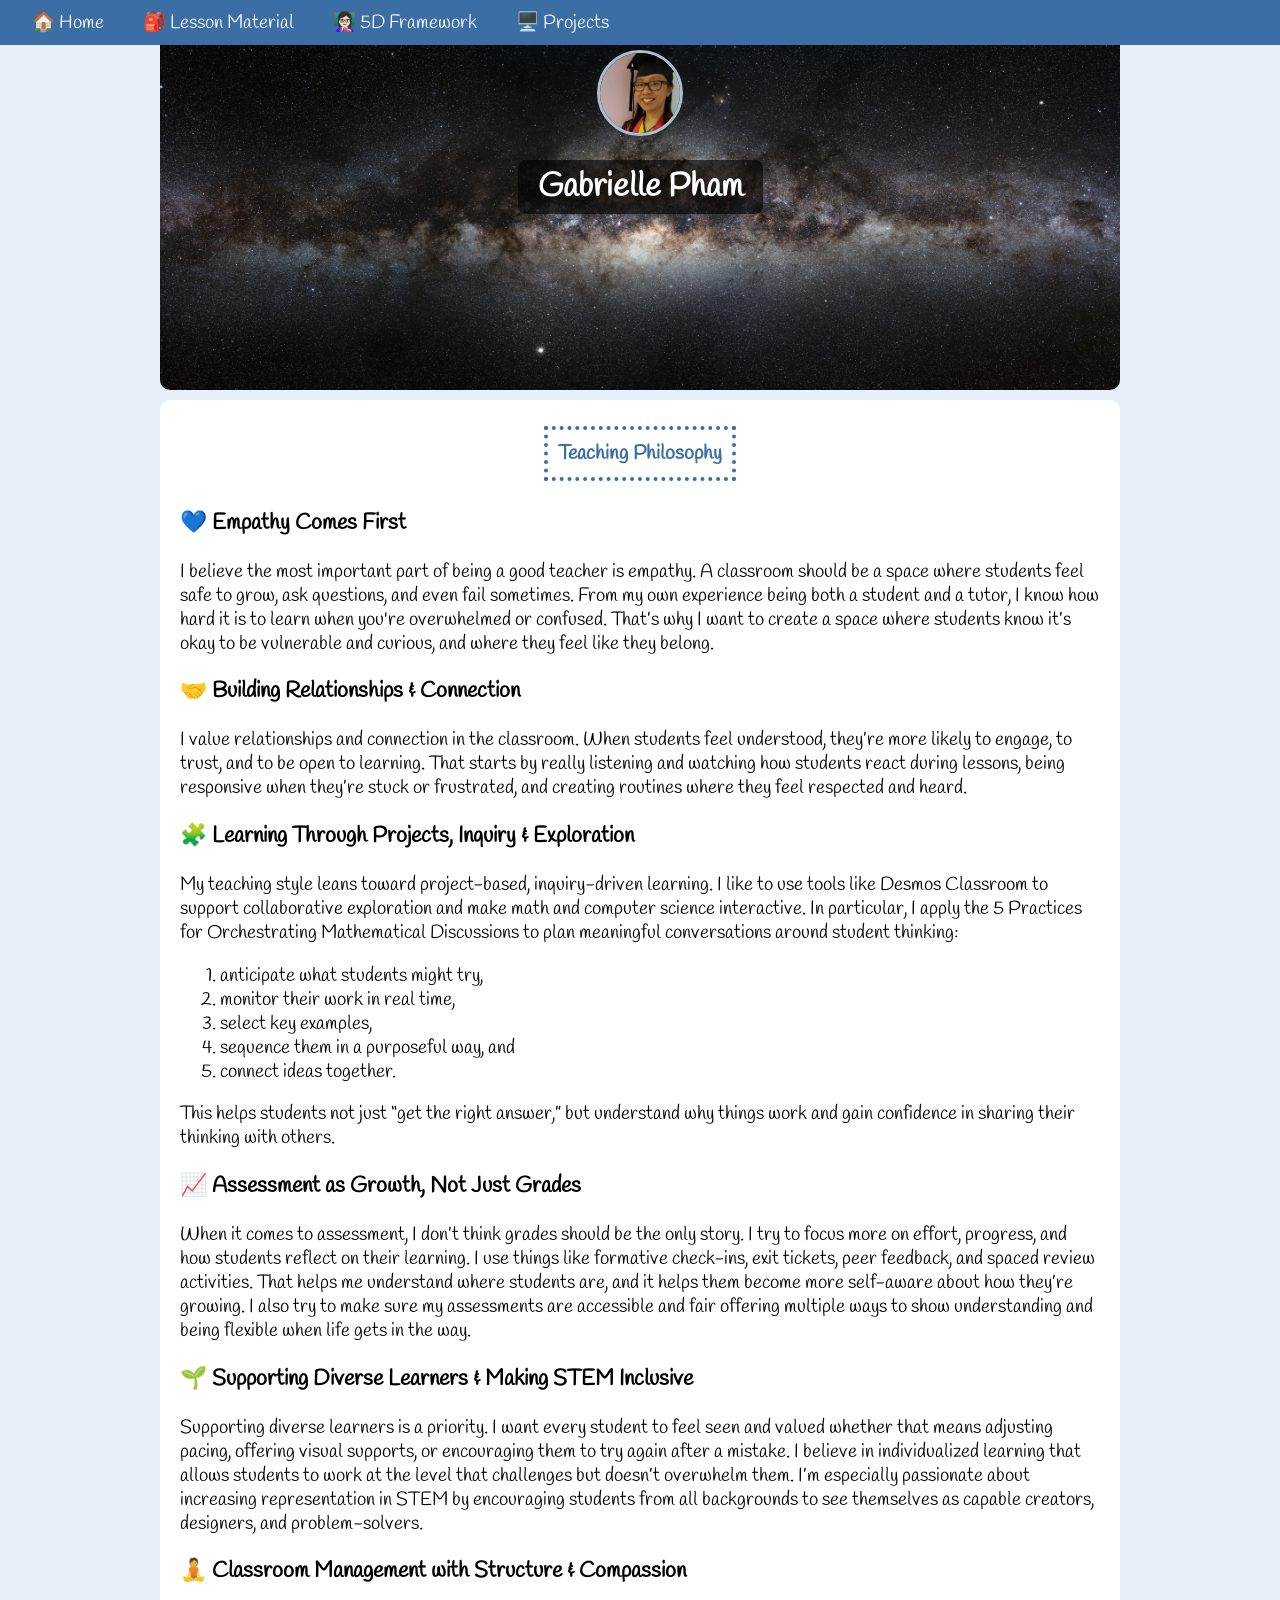
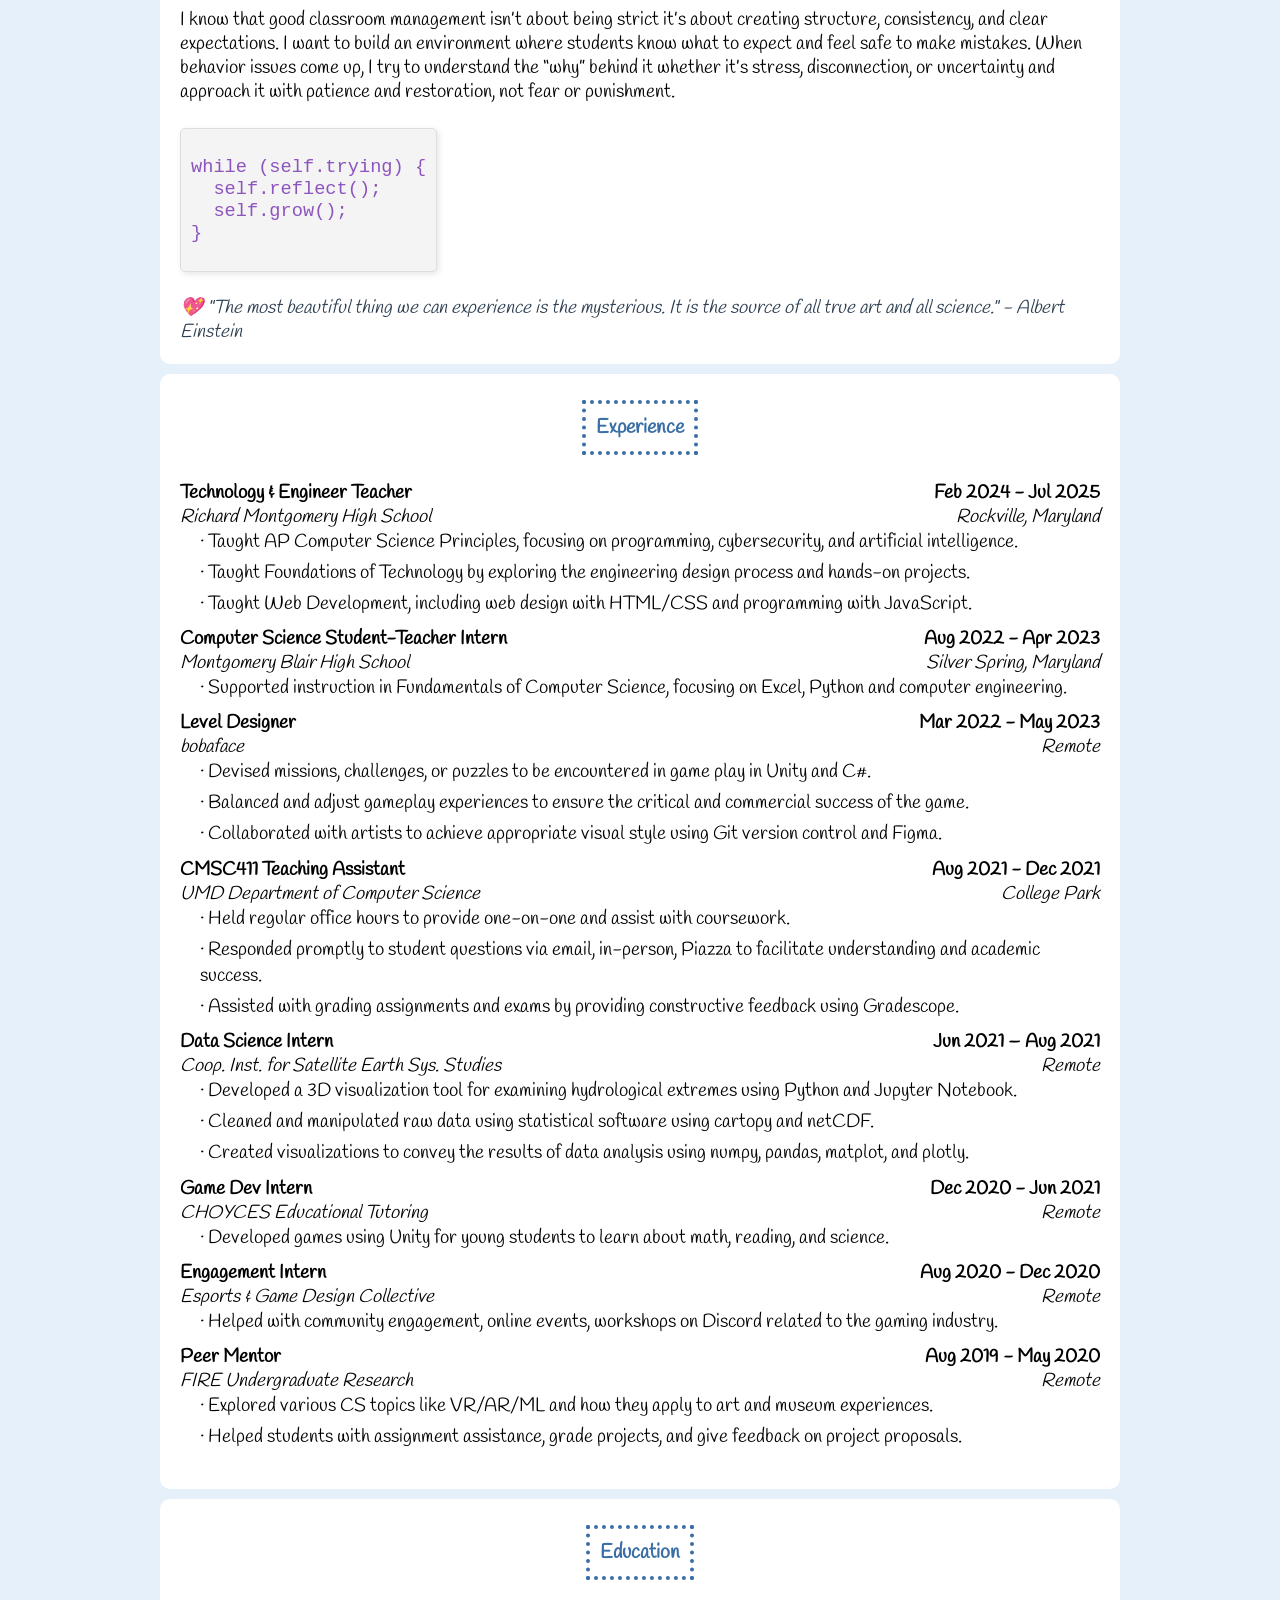
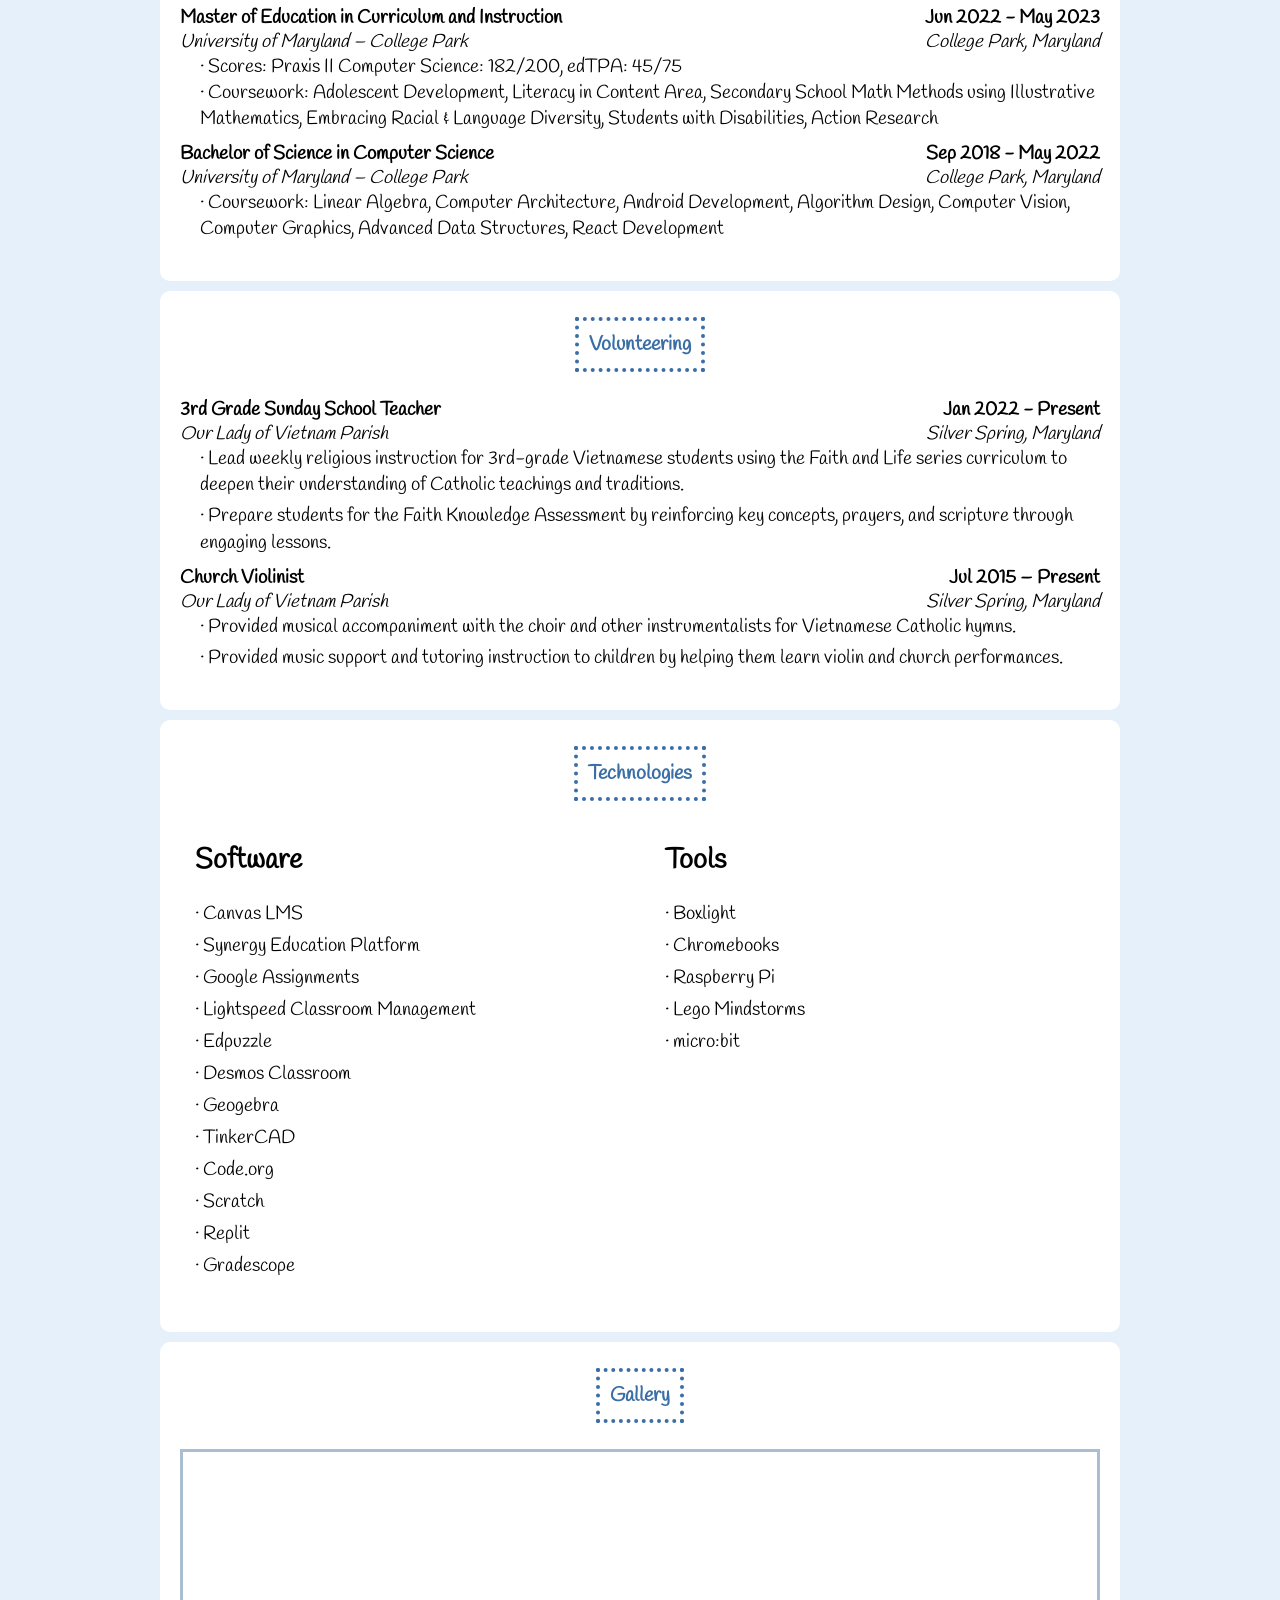
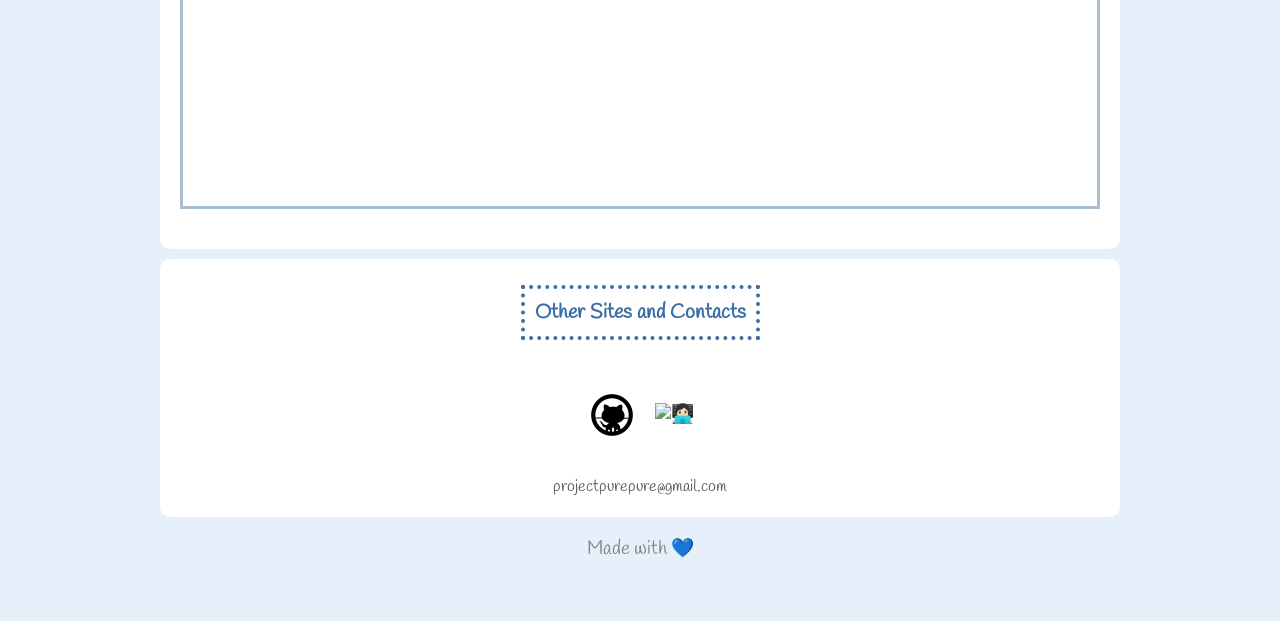
==== index.html @ feb8df52 "first commit" ====
<!DOCTYPE html>
<html>

<head>
    <meta name="viewport" content="width=device-width, initial-scale=1.0">
    <title>Portfolio</title>
    <link href="https://fonts.googleapis.com/css?family=Handlee" rel="stylesheet">
    <link rel="stylesheet" href="style.css">
</head>

<body>

    <nav class="navbar">
        <button class="nav-toggle" onclick="toggleMenu()">☰</button>
        <div class="nav-links">
            <button class="nav-close" onclick="toggleMenu()">✖</button>
            <a href="index.html">🏠 Home</a>
            <a href="materials.html">🎒 Lesson Material</a>
            <a href="5D-framework.html">👩🏻‍🏫 5D Framework</a>
            <a href="projects.html">🖥️ Projects</a>
        </div>
    </nav>

    <main>
        <header id="header" class="section">
            <img alt="avatar" class="img-circle" src="profile.jpg" onerror="this.style.display='none'">
            <br>
            <p>Gabrielle Pham</p>
        </header>
        <section class="section">
            <h1><span>Teaching Philosophy</span></h1>
            <p>
                </p>

            <h3>💙 Empathy Comes First</h3>
            <p>
                I believe the most important part of being a good teacher is empathy. A
                classroom should be a space where students feel safe to grow, ask
                questions, and even fail sometimes. From my own experience being both a
                student and a tutor, I know how hard it is to learn when you're
                overwhelmed or confused. That’s why I want to create a space where
                students know it’s okay to be vulnerable and curious, and where they
                feel like they belong.
            </p>

            <h3>🤝 Building Relationships & Connection</h3>
            <p>
                I value relationships and connection in the classroom. When students
                feel understood, they’re more likely to engage, to trust, and to be open
                to learning. That starts by really listening and watching how students
                react during lessons, being responsive when they’re stuck or frustrated,
                and creating routines where they feel respected and heard.
            </p>

            <h3>🧩 Learning Through Projects, Inquiry & Exploration</h3>
            <p>
                My teaching style leans toward project-based, inquiry-driven learning. I
                like to use tools like Desmos Classroom to support collaborative
                exploration and make math and computer science interactive. In
                particular, I apply the 5 Practices for Orchestrating Mathematical
                Discussions to plan meaningful conversations around student thinking:
            </p>

            <ol>
                <li>anticipate what students might try,</li>
                <li>monitor their work in real time,</li>
                <li>select key examples,</li>
                <li>sequence them in a purposeful way, and</li>
                <li>connect ideas together.</li>
            </ol>

            <p>
                This helps students not just “get the right answer,” but understand why
                things work and gain confidence in sharing their thinking with others.
            </p>

            <h3>📈 Assessment as Growth, Not Just Grades</h3>
            <p>
                When it comes to assessment, I don’t think grades should be the only
                story. I try to focus more on effort, progress, and how students reflect
                on their learning. I use things like formative check-ins, exit tickets,
                peer feedback, and spaced review activities. That helps me understand
                where students are, and it helps them become more self-aware about how
                they’re growing. I also try to make sure my assessments are accessible
                and fair offering multiple ways to show understanding and being flexible
                when life gets in the way.
            </p>

            <h3>🌱 Supporting Diverse Learners & Making STEM Inclusive</h3>
            <p>
                Supporting diverse learners is a priority. I want every student to feel
                seen and valued whether that means adjusting pacing, offering visual
                supports, or encouraging them to try again after a mistake. I believe in
                individualized learning that allows students to work at the level that
                challenges but doesn’t overwhelm them. I’m especially passionate about
                increasing representation in STEM by encouraging students from all
                backgrounds to see themselves as capable creators, designers, and
                problem-solvers.
            </p>

            <h3>🧘 Classroom Management with Structure & Compassion</h3>
            <p>
                I know that good classroom management isn’t about being strict it’s
                about creating structure, consistency, and clear expectations. I want to
                build an environment where students know what to expect and feel safe to
                make mistakes. When behavior issues come up, I try to understand the
                “why” behind it whether it’s stress, disconnection, or uncertainty and
                approach it with patience and restoration, not fear or punishment.
            </p>


            <pre><code class="code-snippet">
while (self.trying) {
  self.reflect();
  self.grow();
}

</code>
</pre>

            <p class="quote">
                💖 "The most beautiful thing we can experience is the mysterious. It is the source of all true art and all science."
- Albert Einstein
            </p>
        </section>
        <section class="section">
            <h1><span>Experience</span></h1>
            <dl>
                <dt>
                    <div style="display: flex; justify-content: space-between">
                        <strong>Technology & Engineer Teacher</strong>
                        <strong>Feb 2024 - Jul 2025</strong>
                    </div>
                    <div style="display: flex; justify-content: space-between">
                        <i>Richard Montgomery High School</i>
                        <i>Rockville, Maryland</i>
                    </div>
                </dt>
                <dd>
                    · Taught AP Computer Science Principles, focusing on programming,
                    cybersecurity, and artificial intelligence.
                </dd>
                <dd>
                    · Taught Foundations of Technology by exploring the engineering design
                    process and hands-on projects.
                </dd>
                <dd>
                    · Taught Web Development, including web design with HTML/CSS and
                    programming with JavaScript.
                </dd>

                <dt>
                    <div style="display: flex; justify-content: space-between">
                        <strong>Computer Science Student-Teacher Intern </strong>
                        <strong>Aug 2022 - Apr 2023</strong>
                    </div>
                    <div style="display: flex; justify-content: space-between">
                        <i>Montgomery Blair High School</i>
                        <i>Silver Spring, Maryland</i>
                    </div>
                </dt>
                <dd>· Supported instruction in Fundamentals of Computer Science, focusing on Excel, Python and computer engineering.</dd>

                <dt>
                    <div style="display: flex; justify-content: space-between">
                        <strong>Level Designer</strong>
                        <strong>Mar 2022 - May 2023</strong>
                    </div>
                    <div style="display: flex; justify-content: space-between">
                        <i>bobaface</i>
                        <i>Remote</i>
                    </div>
                </dt>
                <dd>· Devised missions, challenges, or puzzles to be encountered in game play in Unity and C#.</dd>
                <dd>· Balanced and adjust gameplay experiences to ensure the critical and commercial success of the game.</dd>
                <dd>· Collaborated with artists to achieve appropriate visual style using Git version control and Figma.</dd>

                <dt>
                    <div style="display: flex; justify-content: space-between">
                        <strong>CMSC411 Teaching Assistant</strong>
                        <strong>Aug 2021 - Dec 2021</strong>
                    </div>
                    <div style="display: flex; justify-content: space-between">
                        <i>UMD Department of Computer Science</i>
                        <i>College Park</i>
                    </div>
                </dt>
                <dd>· Held regular office hours to provide one-on-one and assist with coursework.</dd>
                <dd>· Responded promptly to student questions via email, in-person, Piazza to facilitate understanding and academic success.</dd>
                <dd>· Assisted with grading assignments and exams by providing constructive feedback using Gradescope.</dd>

                <dt>
                    <div style="display: flex; justify-content: space-between">
                        <strong>Data Science Intern</strong>
                        <strong>Jun 2021 – Aug 2021</strong>
                    </div>
                    <div style="display: flex; justify-content: space-between">
                        <i>Coop. Inst. for Satellite Earth Sys. Studies</i>
                        <i>Remote</i>
                    </div>
                </dt>
                <dd>· Developed a 3D visualization tool for examining hydrological extremes using Python and Jupyter Notebook.</dd>
                <dd>· Cleaned and manipulated raw data using statistical software using cartopy and netCDF.</dd>
                <dd>· Created visualizations to convey the results of data analysis using numpy, pandas, matplot, and plotly.</dd>

                <dt>
                    <div style="display: flex; justify-content: space-between">
                        <strong>Game Dev Intern</strong>
                        <strong>Dec 2020 - Jun 2021</strong>
                    </div>
                    <div style="display: flex; justify-content: space-between">
                        <i>CHOYCES Educational Tutoring</i>
                        <i>Remote</i>
                    </div>
                </dt>
                <dd>
                    · Developed games using Unity for young students to learn about math,
                    reading, and science.
                </dd>

                <dt>
                    <div style="display: flex; justify-content: space-between">
                        <strong>Engagement Intern</strong>
                        <strong>Aug 2020 - Dec 2020</strong>
                    </div>
                    <div style="display: flex; justify-content: space-between">
                        <i>Esports & Game Design Collective</i>
                        <i>Remote</i>
                    </div>
                </dt>
                <dd>
                    · Helped with community engagement, online events, workshops on Discord
                    related to the gaming industry.
                </dd>

                <dt>
                    <div style="display: flex; justify-content: space-between">
                        <strong>Peer Mentor</strong>
                        <strong>Aug 2019 - May 2020</strong>
                    </div>
                    <div style="display: flex; justify-content: space-between">
                        <i>FIRE Undergraduate Research</i>
                        <i>Remote</i>
                    </div>
                </dt>
                <dd>
                    · Explored various CS topics like VR/AR/ML and how they apply to art
                    and museum experiences.
                </dd>
                <dd>
                    · Helped students with assignment assistance, grade projects, and give
                    feedback on project proposals.
                </dd>
            </dl>
        </section>
        <section class="section">
            <h1><span>Education</span></h1>
            <dl>
                <dt>
                    <div style="display: flex; justify-content: space-between">
                        <strong>Master of Education in Curriculum and Instruction</strong>
                        <strong>Jun 2022 - May 2023</strong>
                    </div>
                    <div style="display: flex; justify-content: space-between">
                        <i>University of Maryland – College Park</i>
                        <i>College Park, Maryland</i>
                    </div>
                </dt>
                <dd>· Scores: Praxis II Computer Science: 182/200, edTPA: 45/75 <br> · Coursework: Adolescent Development, Literacy in Content Area, Secondary School Math Methods using Illustrative Mathematics, Embracing Racial & Language Diversity, Students with Disabilities, Action Research
                </dd>
                <dt>
                    <div style="display: flex; justify-content: space-between">
                        <strong>Bachelor of Science in Computer Science</strong>
                        <strong>Sep 2018 - May 2022</strong>
                    </div>
                    <div style="display: flex; justify-content: space-between">
                        <i>University of Maryland – College Park</i>
                        <i>College Park, Maryland</i>
                    </div>
                </dt>
                <dd>· Coursework: Linear Algebra, Computer Architecture, Android
                    Development, Algorithm Design, Computer Vision, Computer Graphics,
                    Advanced Data Structures, React Development
                </dd>
            </dl>
        </section>
        <section class="section">
            <h1><span>Volunteering</span></h1>
            <dl>
                <dt>
                    <div style="display: flex; justify-content: space-between">
                        <strong>3rd Grade Sunday School Teacher</strong>
                        <strong>Jan 2022 - Present</strong>
                    </div>
                    <div style="display: flex; justify-content: space-between">
                        <i>Our Lady of Vietnam Parish</i>
                        <i>Silver Spring, Maryland</i>
                    </div>
                </dt>
                <dd>· Lead weekly religious instruction for 3rd-grade Vietnamese students using the Faith and Life series curriculum to deepen their understanding of Catholic teachings and traditions.</dd>
                <dd>· Prepare students for the Faith Knowledge Assessment by reinforcing key concepts, prayers, and scripture through engaging lessons.</dd>

                <dt>
                    <div style="display: flex; justify-content: space-between">
                        <strong>Church Violinist</strong>
                        <strong>Jul 2015 – Present</strong>
                    </div>
                    <div style="display: flex; justify-content: space-between">
                        <i>Our Lady of Vietnam Parish</i>
                        <i>Silver Spring, Maryland</i>
                    </div>
                </dt>
                <dd>
                    · Provided musical accompaniment with the choir and other instrumentalists for Vietnamese Catholic hymns.
                </dd>
                <dd>
                    · Provided music support and tutoring instruction to children by helping them learn violin and church performances.
                </dd>
            </dl>
        </section>
        <section class="section">
            <h1><span>Technologies</span></h1>
            <div class="two-column-container">
                <div class="column" id="languages-column">
                    <h2>Software</h2>
                    <ul>
                        <li>· Canvas LMS</li>
                        <li>· Synergy Education Platform</li>
                        <li>· Google Assignments</li>
                        <li>· Lightspeed Classroom Management</li>
                        <li>· Edpuzzle</li>
                        <li>· Desmos Classroom</li>
                        <li>· Geogebra</li>
                        <li>· TinkerCAD</li>
                        <li>· Code.org</li>
                        <li>· Scratch</li>
                        <li>· Replit</li>
                        <li>· Gradescope</li>
                    </ul>
                </div>

                <div class="column" id="tools-column">
                    <h2>Tools</h2>
                    <ul>
                        <li>· Boxlight</li>
                        <li>· Chromebooks</li>
                        <li>· Raspberry Pi</li>
                        <li>· Lego Mindstorms</li>
                        <li>· micro:bit</li>
                    </ul>
                </div>
            </div>
        </section>
        
        
        <section class="section">
          
            <h1><span>Gallery</span></h1>
            <iframe src="https://www.youtube.com/embed/Q6_5InVJZ88" allowfullscreen frameborder="0"></iframe>
            
            <script>if(!window.picflow){window.picflow=!0;var s=document.createElement("script");s.src="https://picflow.com/embed/main.js";s.type='module';s.defer=true;document.head.appendChild(s);}</script><picflow-gallery id="gal_d0PUxeoots0J2nAY" tenant="tnt_Q5lELA54X5vk4Hlj" no-padding="true" no-background="true" show-cover="true"></picflow-gallery>
            
        </section>
        <section class="section" id="contacts">
            <h1><span>Other Sites and Contacts</span></h1>
            <br />
            <div>
                <a href="https://github.com/PurePureMilk">
                    <img alt="🐱" src="github.png" onerror="this.src='https://www.iconsdb.com/icons/preview/purple/github-9-xxl.png'" />
                </a>
                <a href="https://www.sololearn.com/Profile/544495/?ref=app">
                    <img alt="👩🏻‍💻" src="https://blob.sololearn.com/avatars/sololearn.png" />
                </a>
            </div>
            <p>
                <br />
                projectpurepure@gmail.com
            </p>
        </section>
        </main>

    <footer>
        <div class="copyright">Made with 💙</div>
    </footer>
    <script src="main.js"></script>
</body>

</html>
---- style.css ----
/* Global Reset & Base Styles */
html {
	margin: 0;
	padding: 0;
}

body {
	font-family: 'Handlee', cursive;
	font-size: 14pt;
	background-color: #E6F0FA;
	padding: 10px; /* Provides spacing around the content */
	margin: 0; /* Overrides default body margin */
	/* Consider adding margin-top if content overlaps fixed navbar */
	/* margin-top: 50px; Adjust based on navbar height */
}

p {
	padding: 0;
	margin: 0;
}


/* Utility Classes */
.img-circle {
	width: 150px; /* Size from second definition */
	height: 150px; /* Size from second definition */
	border-radius: 50%;
	border: 3px solid #A9BFD1; /* Border color from second definition */
	object-fit: cover; /* From second definition */
	/* Note: The original CSS had two definitions. One had 'border: 3px solid white'. */
	/* The second one (#header .img-circle) was more specific and likely intended. */
	/* If you need the white border elsewhere, create a separate specific class. */
}

.image-container {
  display: flex; /* Enables Flexbox */
  justify-content: center; /* Centers content horizontally */
}

.image-with-border {
  border: 3px solid #A9BFD1; /* 3px solid border with the light blue color */
  border-radius: 10px; /* Optional: adds rounded corners to the image */
  /* You can add margin-bottom here if you want space between the image and the paragraph */
  margin-bottom: 15px;
  justify-content: center; /* Centers content horizontally */
}





/* Navigation Bar */
/* Navbar container */
.navbar {
  display: flex;
  align-items: center;
  background-color: #3A6EA5; /* blue */
  padding: 10px 20px;
  position: fixed;
  top: 0;
  left: 0;
  height: 45px;
  width: 100%;
  box-sizing: border-box;
  z-index: 100;
}

/* Hamburger button */
.nav-toggle {
  display: none;
  font-size: 25pt;
  background: none;
  border: none;
  color: white;
  cursor: pointer;
  margin-right: 15px;
}

/* Desktop nav links */
.nav-links {
  display: flex;
  gap: 15px;
}

.nav-links a {
  color: white;             /* force white text */
  text-decoration: none;
  padding: 8px 12px;
  border-radius: 5px;
}

.nav-links a:visited {
  color: white;             /* fix purple visited links */
}

.nav-links a:hover {
  background-color: #5B8FD3;
  color: black;
}

.nav-close {
  display: none;               /* hidden on desktop */
  background: none;
  border: none;
  color: white;
  font-size: 25pt;
  position: absolute;
  top: 15px;
  left: 15px;                  /* inside menu, left-aligned */
  cursor: pointer;
}

/* Mobile menu */
@media (max-width: 640px) {
  .nav-toggle {
    display: block;         /* show hamburger */
  }

  .nav-links {
    display: flex;
    flex-direction: column;
    position: fixed;
    top: 0;
    left: -100%;            /* start off-screen left */
    width: 100%;            /* full width of viewport */
    height: 100vh;          /* full height */
    background-color: #3A6EA5;
    padding-top: 80px;
    gap: 10px;
    transition: left 0.3s ease;
    z-index: 90;
    overflow-y: auto; 
  }

  .nav-links.show {
    left: 0;                /* slide in from left */
  }

  .nav-links a {
    font-size: 18pt;
    padding: 20px; /* <-- pushes links below the X close button */
  }
  .nav-close {
    display: block;            /* show on mobile menu */
  }

/* Prevent body from scrolling */
.no-scroll {
  overflow: hidden;
  height: 100vh; /* optional, ensures full-page height is fixed */
}

  .navbar {
    height: 55px; /* increase this to make the blue bar thicker */
  }
}
/* Default for desktops */
#header {
	padding: 40px 20px;
	background-image: url("New_space_banner.jpg");
	background-size: cover;
	background-position: center;
	background-repeat: no-repeat;
	height: 300px; /* Or auto, depending on your layout */
	z-index: 1;
}

/* Phones */
@media (max-width: 640px) {
	#header {
		height: 150px;
		padding: 20px 10px;
	}
}


/* Header overlay for better contrast */
#header::before {
	content: "";
	position: absolute;
	inset: 0; /* Covers the entire element */
	background: rgba(0, 0, 0, 0.0); /* semi-transparent overlay */
	z-index: 0; /* Behind the content */
	border-radius: inherit; /* Inherit border-radius if header has one */
}

#header img.img-circle { /* Specificity for the header image */
	display: block;
	width: 80px; /* Original size for header image */
	height: 80px; /* Original size for header image */
	margin: auto; /* Center the image */
	border: 3px solid #A9BFD1; /* Original border for header image */
}

#header p {
  font-size: 25pt;
  padding: 5px 20px;
  font-weight: bold;
  text-align: center;
  text-shadow: 2px 2px 6px rgba(0, 0, 0, 0.6);
  background-color: rgba(0, 0, 0, 0.6);
  border-radius: 8px;
  color: white;
  display: inline-block;
  margin: 0 auto;
  position: relative; /* Add this line */
  z-index: 2; /* Add this line to explicitly layer the text */
}


#header {
	text-align: center;
}

/* General Section Styling */
.section {
	background-color: #fff;
	margin-bottom: 10px;
	border-radius: 10px;
	/* Common padding/margin will be set in media queries */
}

.section h1 {
  font-size: 15pt;
  color: #3A6EA5;
  text-align: center;
  padding: 20px 0;
  margin: 0 0 20px 0;
  position: relative; /* Add this line */
  z-index: 2; /* Add this line to make sure the h1 is correctly layered */
  /*
  border-bottom: 4px dotted #8d54be; 
  padding-bottom: 20px; 
  /*Add padding to separate the border from the h3 */
  
}

.section p {
    position: relative;
    z-index: 1; /* This will ensure paragraphs are selectable */
}

/*dotted borders*/
.section h1 span {
	border: 4px dotted #3A6EA5;
	padding: 10px;
}

/* Specific Content Styles */
.code-snippet {
	display: inline-block; /* Changed from inline for padding/border */
	font-family: "Courier New", monospace;
	font-size: 1.0em; /* Relative to parent font size */
	color: #8d54be;
	background-color: #f4f4f4;
	padding: 5px 10px;
	border-radius: 5px;
	border: 1px solid #ddd;
	box-shadow: 2px 2px 6px rgba(0, 0, 0, 0.1);
	margin-top: 5px; /* Add some space */
	margin-bottom: 5px; /* Add some space */
}

.quote {
	font-style: italic;
	color: #2c3e50;
	font-size: 1.0em; /* Relative to parent font size */
	margin-top: 10px;
	text-align: left;
}

/* Experience / Education List Styles */
dl {
	/* Add padding/margin if needed */
	padding-left: 0px; /* Example */
}

dt {
	margin-top: 10px; /* Space between entries */
}

dd {
	margin-left: 20px; /* Indent details */
	margin-bottom: 5px; /* Space below details */
	line-height: 1.4; /* Improve readability */
}

/* Style for the floated span within dt */
dt span {
	float: right;
	font-weight: normal; /* Adjust if needed */
}

/* Programming/Dev/Creative Tools List Styles */
/* (Uses general dl/dd styles above) */
/* Add specific styles if needed */


/* Media Section */
iframe,
audio { /* Grouped selector */
	display: block;
	margin: 20px auto; /* Add vertical margin */
	border: 3px solid #A9BFD1;
	width: 100%; /* Ensure responsiveness */
	box-sizing: border-box; /* Include border in width calculation */
	/* Explicit width/height removed for better responsiveness */
	/* If fixed size needed, uncomment below */
	height: 360px;
}

/* Contacts Section */
#contacts {
	text-align: center;
	padding-bottom: 20px; /* Added padding */
}

#contacts h1 { /* Inherits .section h1 styles */
	margin-bottom: 20px; /* More space after title */
}

#contacts div {
	margin-bottom: 15px; /* Space between icons and text */
}

#contacts a {
	text-decoration: none;
	display: inline-block; /* Allows margin */
	margin-left: 7px;
	margin-right: 7px;
}

#contacts img {
	height: 50px;
	width: 50px;
	vertical-align: middle; /* Align icons better if text wraps */
}

#contacts img:hover {
	opacity: 0.8;
}

#contacts p {
	/* Inherits base 'p' styles */
	font-size: 12pt; /* Example: Adjust size if needed */
	color: #555; /* Example: Adjust color if needed */
}


/* Copyright Footer */
.copyright {
	font-size: 14pt; /* Slightly larger than body */
	text-align: center;
	padding-top: 10px;
	padding-bottom: 50px;
	color: grey;
}

/* --- Media Queries --- */
/* Styles for Mobile */
@media screen and (max-width: 1140px) { /* Adjusted breakpoint slightly */
	.section {
		padding: 15px;
		/* No horizontal margins */
		margin-left: 0;
		margin-right: 0;
	}
	#header {
		margin-top: 35px; /* Adjust header margin for smaller navbar height if needed */
	}
	dt span { /* Stack date/time below title on small screens */
			float: none;
			display: block;
		font-size: 0.9em;
		margin-top: 3px;
		}
}

/* Styles for Tablets/Desktops */
@media screen and (min-width: 1140px) { /* Simplified breakpoint */
	.section {
		padding: 20px;
		margin-left: 150px;
		margin-right: 150px;
	}

}


a {
	text-decoration: none;
}


/* --- Styles for Two-Column Layout --- */

.two-column-container {
	display: flex; /* Enables Flexbox */
	justify-content: space-between; /* Optional: Distributes space between columns */
	gap: 20px; /* Adds space between the columns (adjust as needed) */
	margin-top: 20px; /* Optional: Add some space above the columns */
	flex-wrap: wrap; /* Allows columns to stack on smaller screens */
}

.column {
	flex: 1; /* Allows columns to grow and shrink equally */
	min-width: 250px; /* Optional: Prevent columns from becoming too narrow */
	/* Add padding, borders, or background if you want to style the columns */
	padding: 15px;
	/* border: 1px solid #ccc; /* Example border */
	/* background-color: #f9f9f9; /* Example background */
}

/* Optional: Add specific styling for lists within columns */
.column h2 {
		margin-top: 0; /* Remove default top margin if needed */
}

.column ul {
	list-style: none; /* Remove default bullet points */
	padding-left: 0; /* Remove default padding */
}

.column li {
	margin-bottom: 8px; /* Space between list items */
}

/* --- Optional: Responsive Styling --- */
/* If the screen is too small, stack the columns */
@media (max-width: 1140px) { /* Adjust breakpoint as needed */
	.two-column-container {
		flex-direction: column; /* Stack items vertically */
	}
	.column {
			min-width: 100%; /* Allow columns to take full width when stacked */
	}
}


#docContainer {
	width: 100%;
	height: 400px;
	position: relative;
	display: flex;
	justify-content: center;
	align-items: center;
}

#docIframe {
	width: 1000px;
	height: 100%;
	border: none;
	display: flex;
	justify-content: center;
	align-items: center;
}

#fullscreenBtn {
	position: absolute;
	bottom: 10px;
	right: 30px;
	z-index: 10;
	padding: 8px 12px;
	background-color: rgba(0, 0, 0, 0.7);
	color: white;
	border: none;
	border-radius: 5px;
	cursor: pointer;
}

#exitFullscreenBtn {
	position: absolute;
	bottom: 10px;
	right: 68px;
	z-index: 10;
	padding: 8px 12px;
	background-color: rgba(0, 0, 0, 0.7);
	color: white;
	border: none;
	border-radius: 5px;
	cursor: pointer;
}

/* === Commented Out Unused Styles (Based on provided HTML) === */
/* If these are used in other pages, uncomment them. */

/*
table {
	width: 100%;
	font-size: 11pt;
}

table,
th,
td {
	border: 2px solid #cecece;
	border-collapse: collapse;
	text-align: center;
	table-layout: fixed;
}

.selected {
	background-color: #f36f48;
	font-weight: bold;
	color: white;
}

li {
	margin-bottom: 15px;
	font-weight: bold;
}

progress {
	width: 70%;
	height: 20px;
	color: #f8c75d;
	background: #efefef;
	border: none; // Add this for consistency
	border-radius: 10px; // Optional: round corners
}

progress::-webkit-progress-bar {
	background: #efefef;
	border-radius: 10px; // Optional: round corners
}

progress::-webkit-progress-value {
	background: #f8c75d;
	border-radius: 10px; // Optional: round corners
}

progress::-moz-progress-bar {
	color: #f8c75d;
	background: #efefef;
	border-radius: 10px; // Optional: round corners
}

hr {
	border: 0;
	height: 1px;
	background: #f36f48;
}

form {
	text-align: center;
	margin-top: 0;
}

.submit {
	background-color: #3fb6b2;
	padding: 12px 45px;
	border-radius: 5px;
	cursor: pointer;
	color: #ffffff;
	border: none;
	outline: none;
	margin: 0;
	font-weight: bold;
}

.submit:hover {
	background-color: #43a09d;
}

textarea {
	height: 100px;
}

input,
textarea {
	margin-bottom: 10px;
	font-size: 11pt;
	padding: 15px 10px 10px;
	border: 1px solid #cecece;
	background-color: #efefef;
	color: #787575;
	border-radius: 5px;
	width: 70%;
	outline: none;
	box-sizing: border-box; // Recommended for padding/border inclusion
}

.face {
	transform: scale(0.4);
	margin: 0 auto;
	display: block;
	margin-top: -35px;
	margin-bottom: -25px;
}
*/

/* Page transition styles - Keep if used for multi-page effects */
/*
.page {
	width: 100vw;
	height: 100vh;
	position: fixed;
	top: 0;
	left: -100vw;
	overflow-y: auto;
	z-index: 0;
	background-color: #f7d2f2;
	transition: left 0.5s ease-in-out; // Added transition
}

.page:target {
	left: 0vw;
	z-index: 1;
}
*/

/* Redundant body selector, conflicts with tag selector */
/*
.body {
	margin: 0em;
}
*/
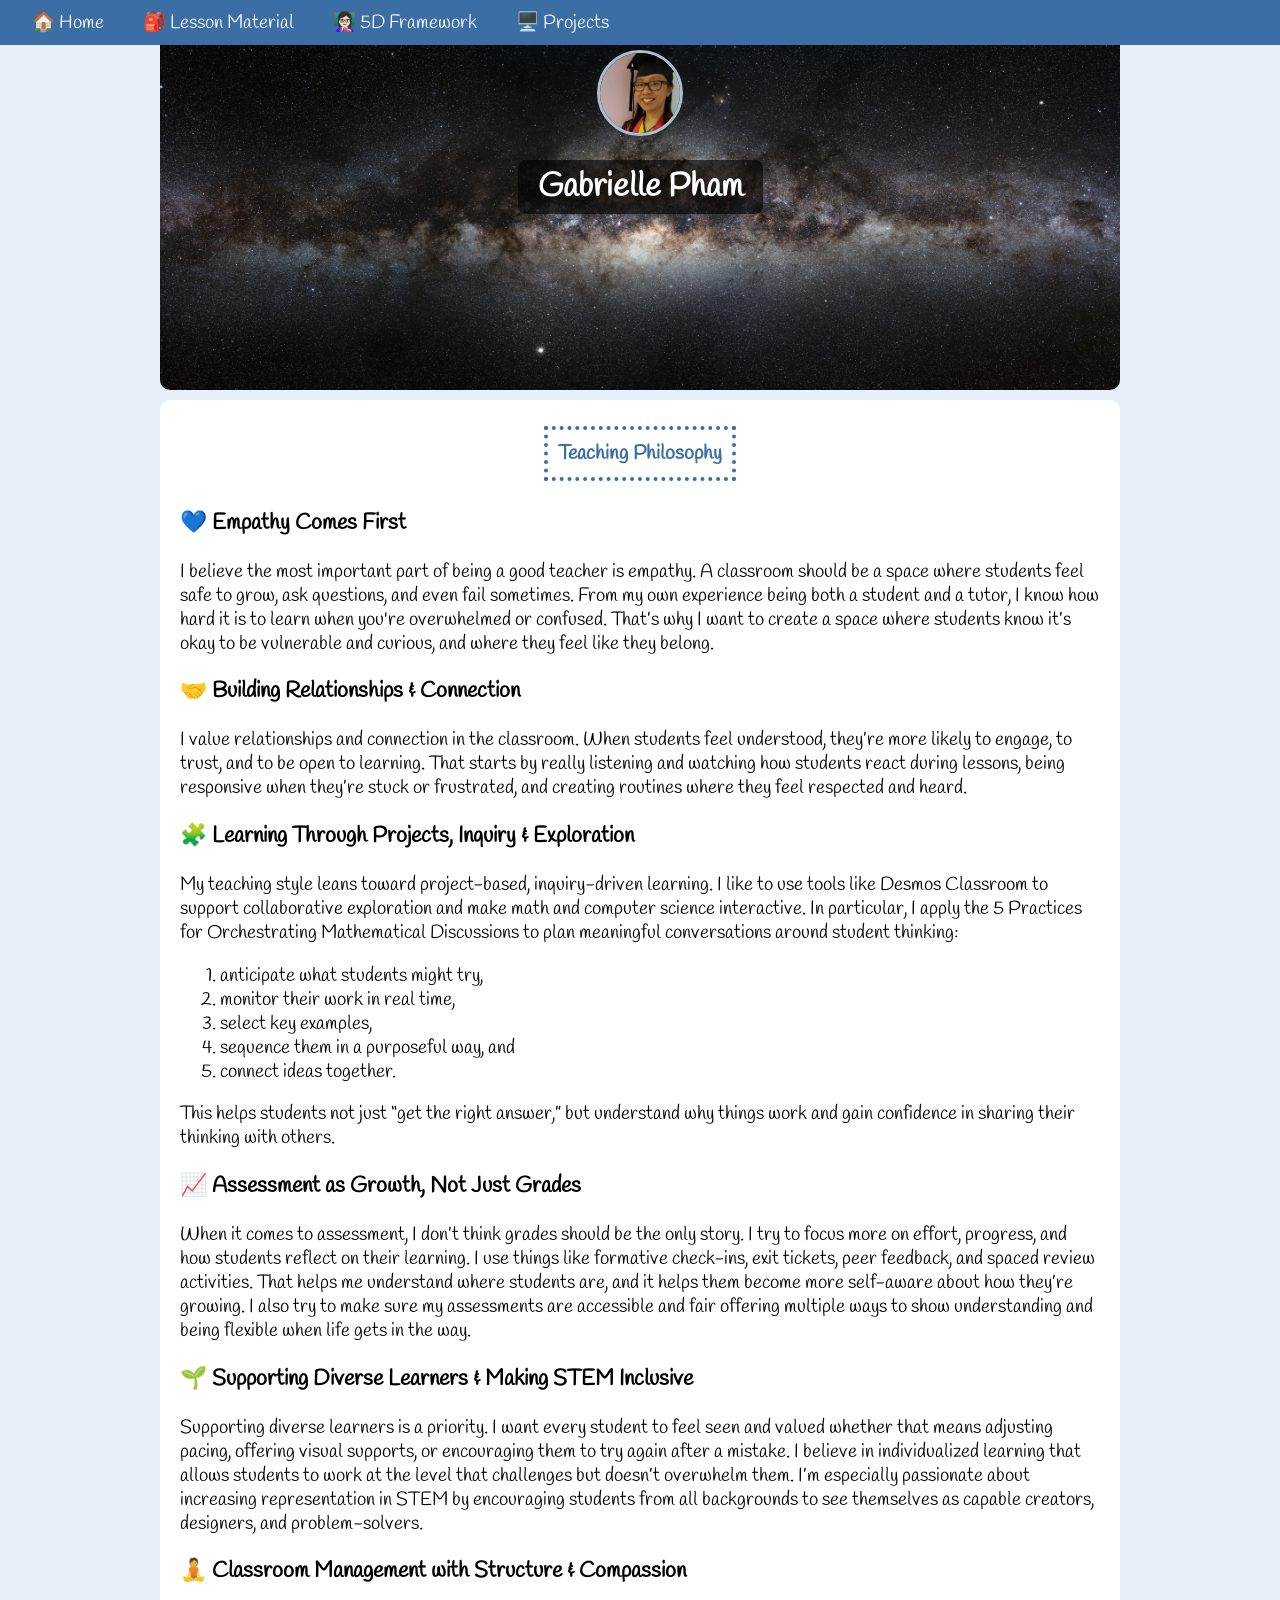
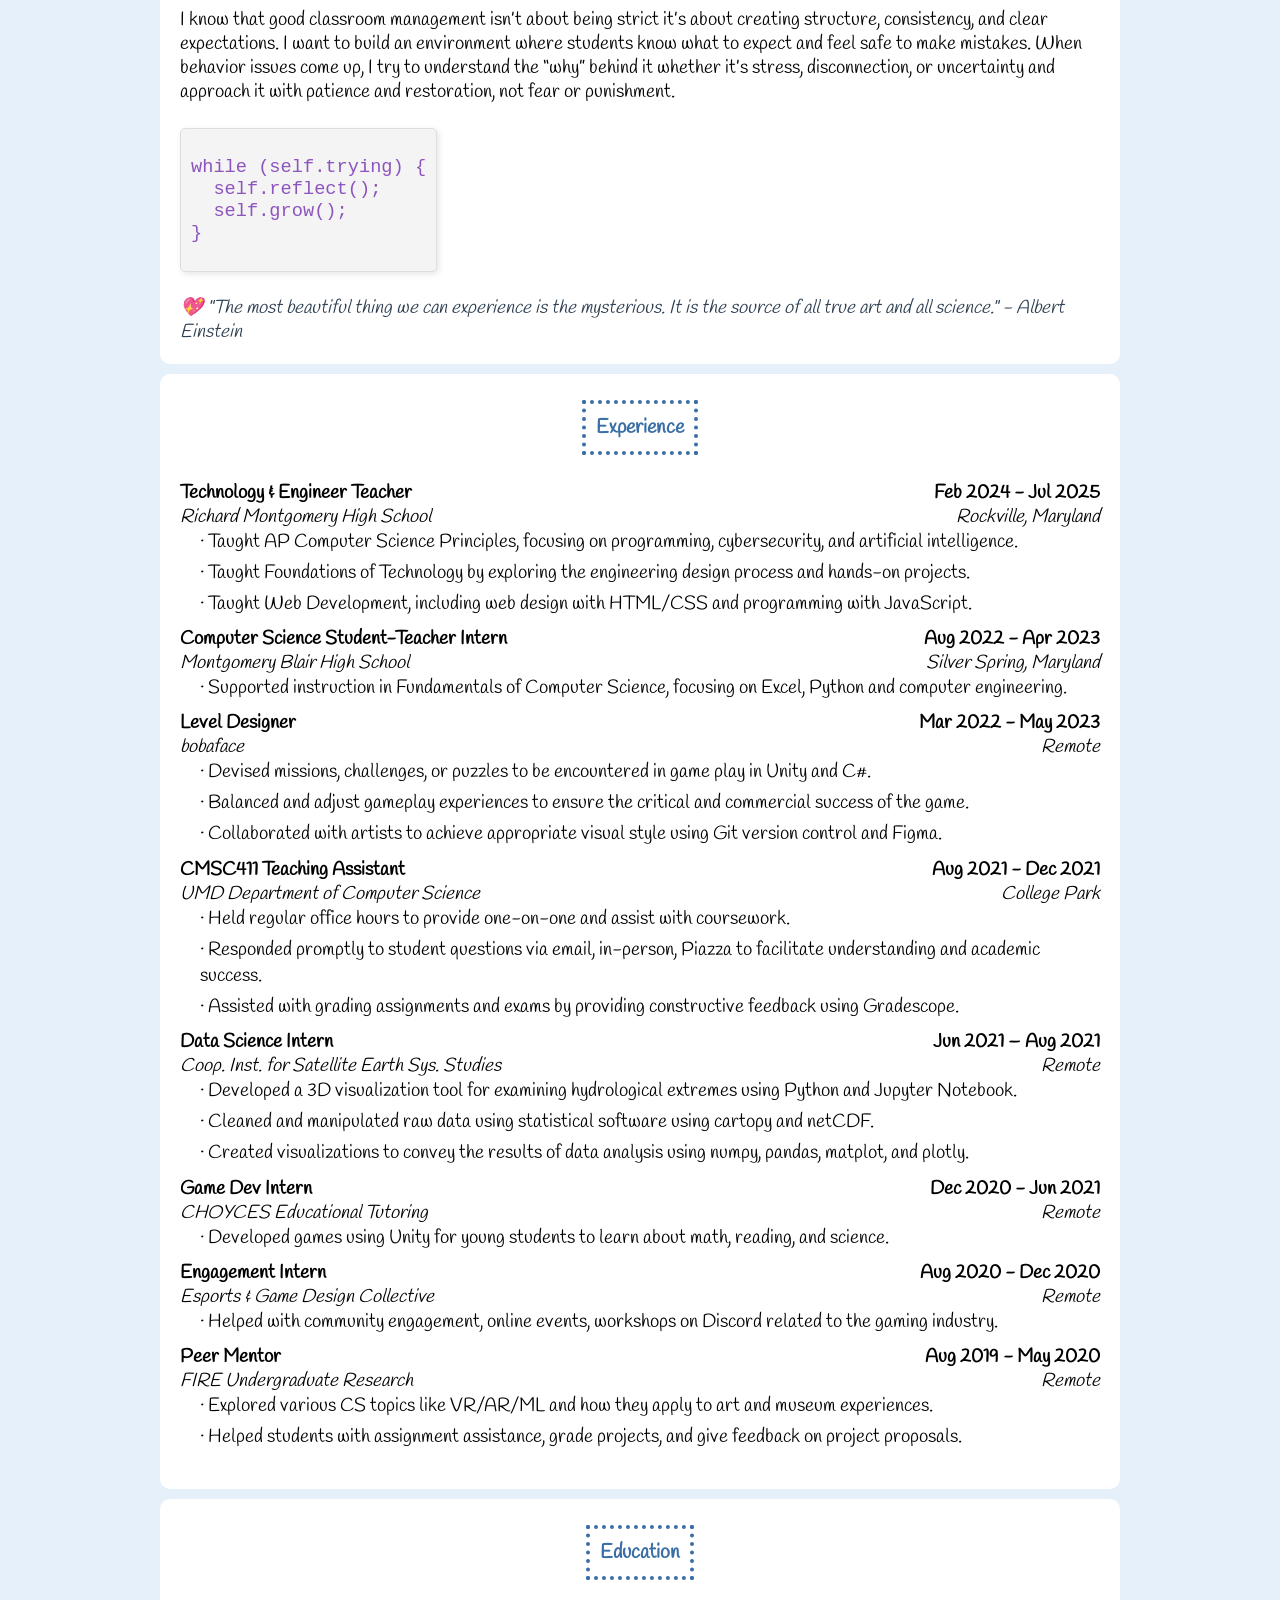
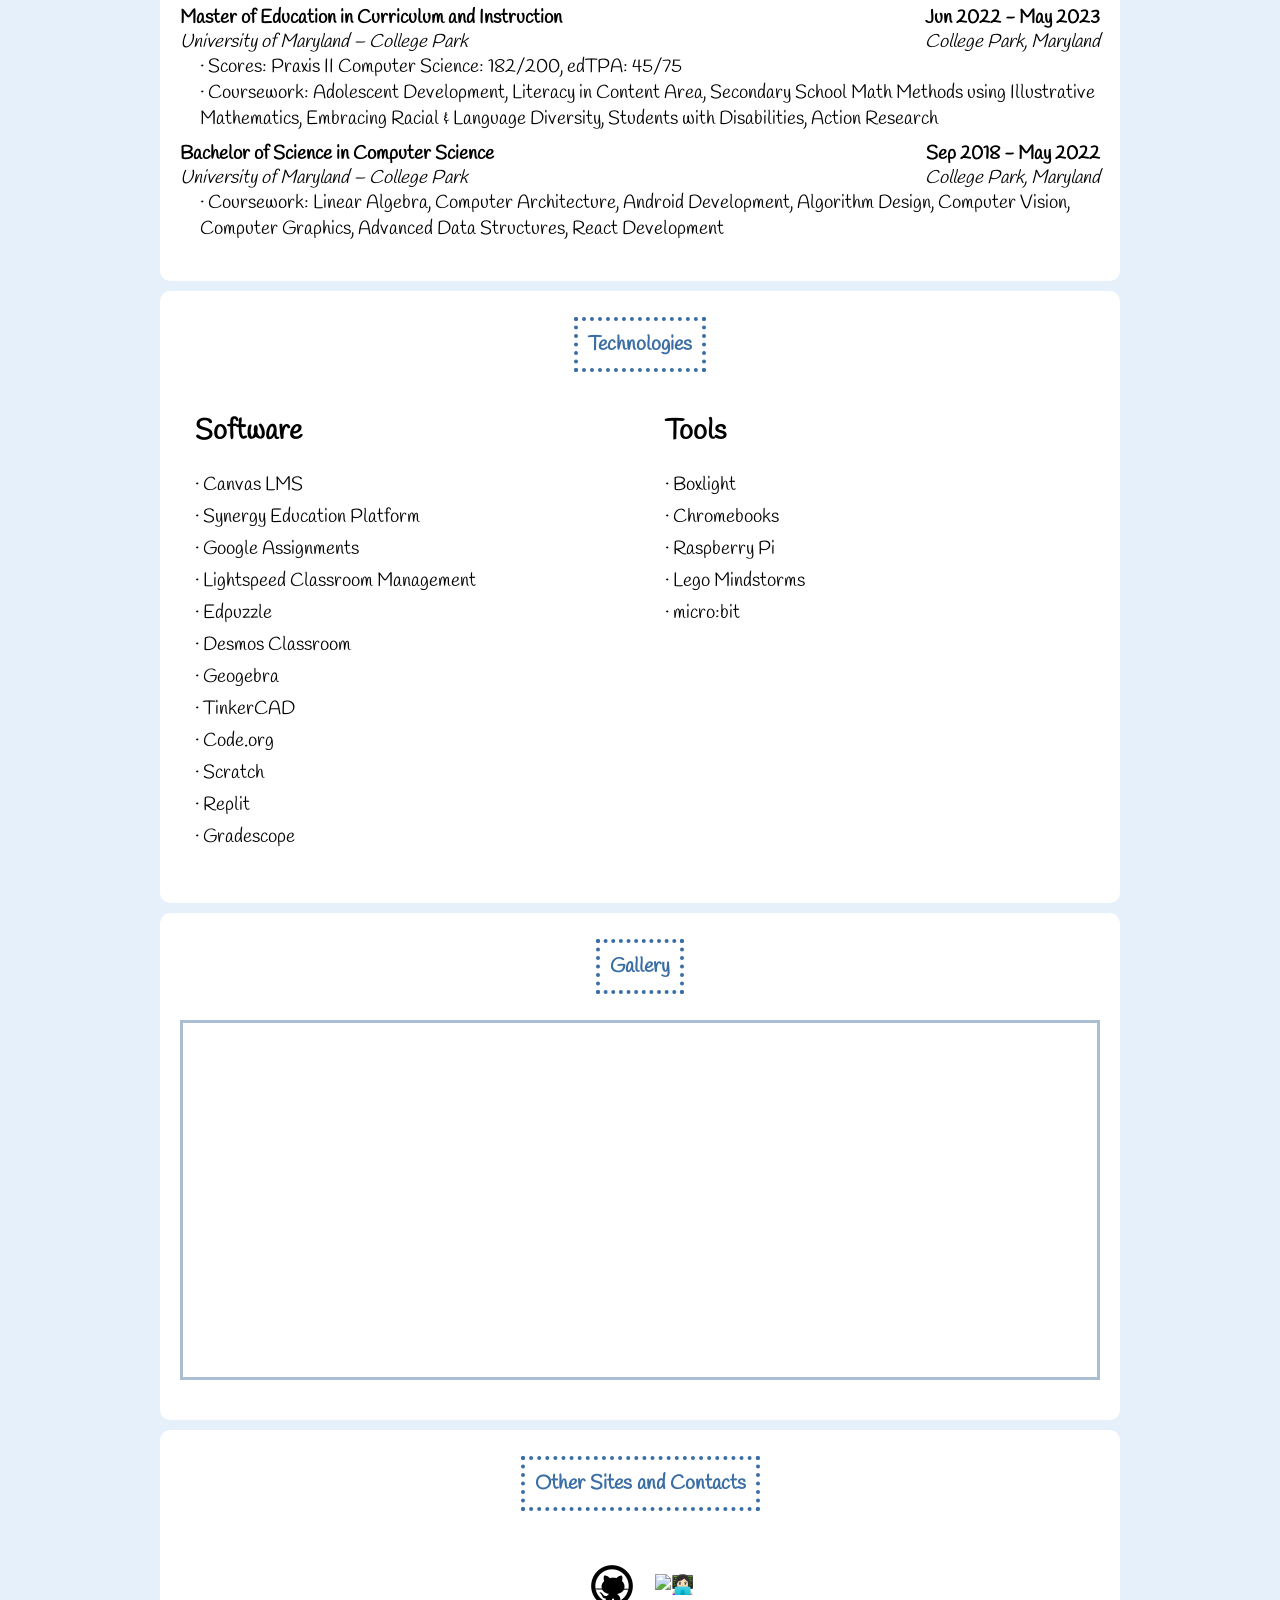
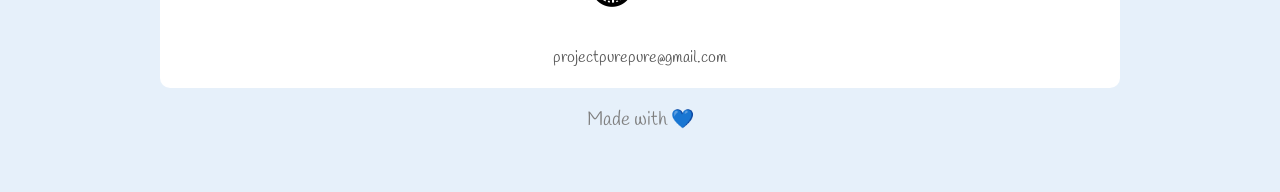
==== commit f436fded: "removed section" ====
--- a/index.html
+++ b/index.html
@@ -284,40 +284,7 @@
                 </dd>
             </dl>
         </section>
-        <section class="section">
-            <h1><span>Volunteering</span></h1>
-            <dl>
-                <dt>
-                    <div style="display: flex; justify-content: space-between">
-                        <strong>3rd Grade Sunday School Teacher</strong>
-                        <strong>Jan 2022 - Present</strong>
-                    </div>
-                    <div style="display: flex; justify-content: space-between">
-                        <i>Our Lady of Vietnam Parish</i>
-                        <i>Silver Spring, Maryland</i>
-                    </div>
-                </dt>
-                <dd>· Lead weekly religious instruction for 3rd-grade Vietnamese students using the Faith and Life series curriculum to deepen their understanding of Catholic teachings and traditions.</dd>
-                <dd>· Prepare students for the Faith Knowledge Assessment by reinforcing key concepts, prayers, and scripture through engaging lessons.</dd>
-
-                <dt>
-                    <div style="display: flex; justify-content: space-between">
-                        <strong>Church Violinist</strong>
-                        <strong>Jul 2015 – Present</strong>
-                    </div>
-                    <div style="display: flex; justify-content: space-between">
-                        <i>Our Lady of Vietnam Parish</i>
-                        <i>Silver Spring, Maryland</i>
-                    </div>
-                </dt>
-                <dd>
-                    · Provided musical accompaniment with the choir and other instrumentalists for Vietnamese Catholic hymns.
-                </dd>
-                <dd>
-                    · Provided music support and tutoring instruction to children by helping them learn violin and church performances.
-                </dd>
-            </dl>
-        </section>
+
         <section class="section">
             <h1><span>Technologies</span></h1>
             <div class="two-column-container">
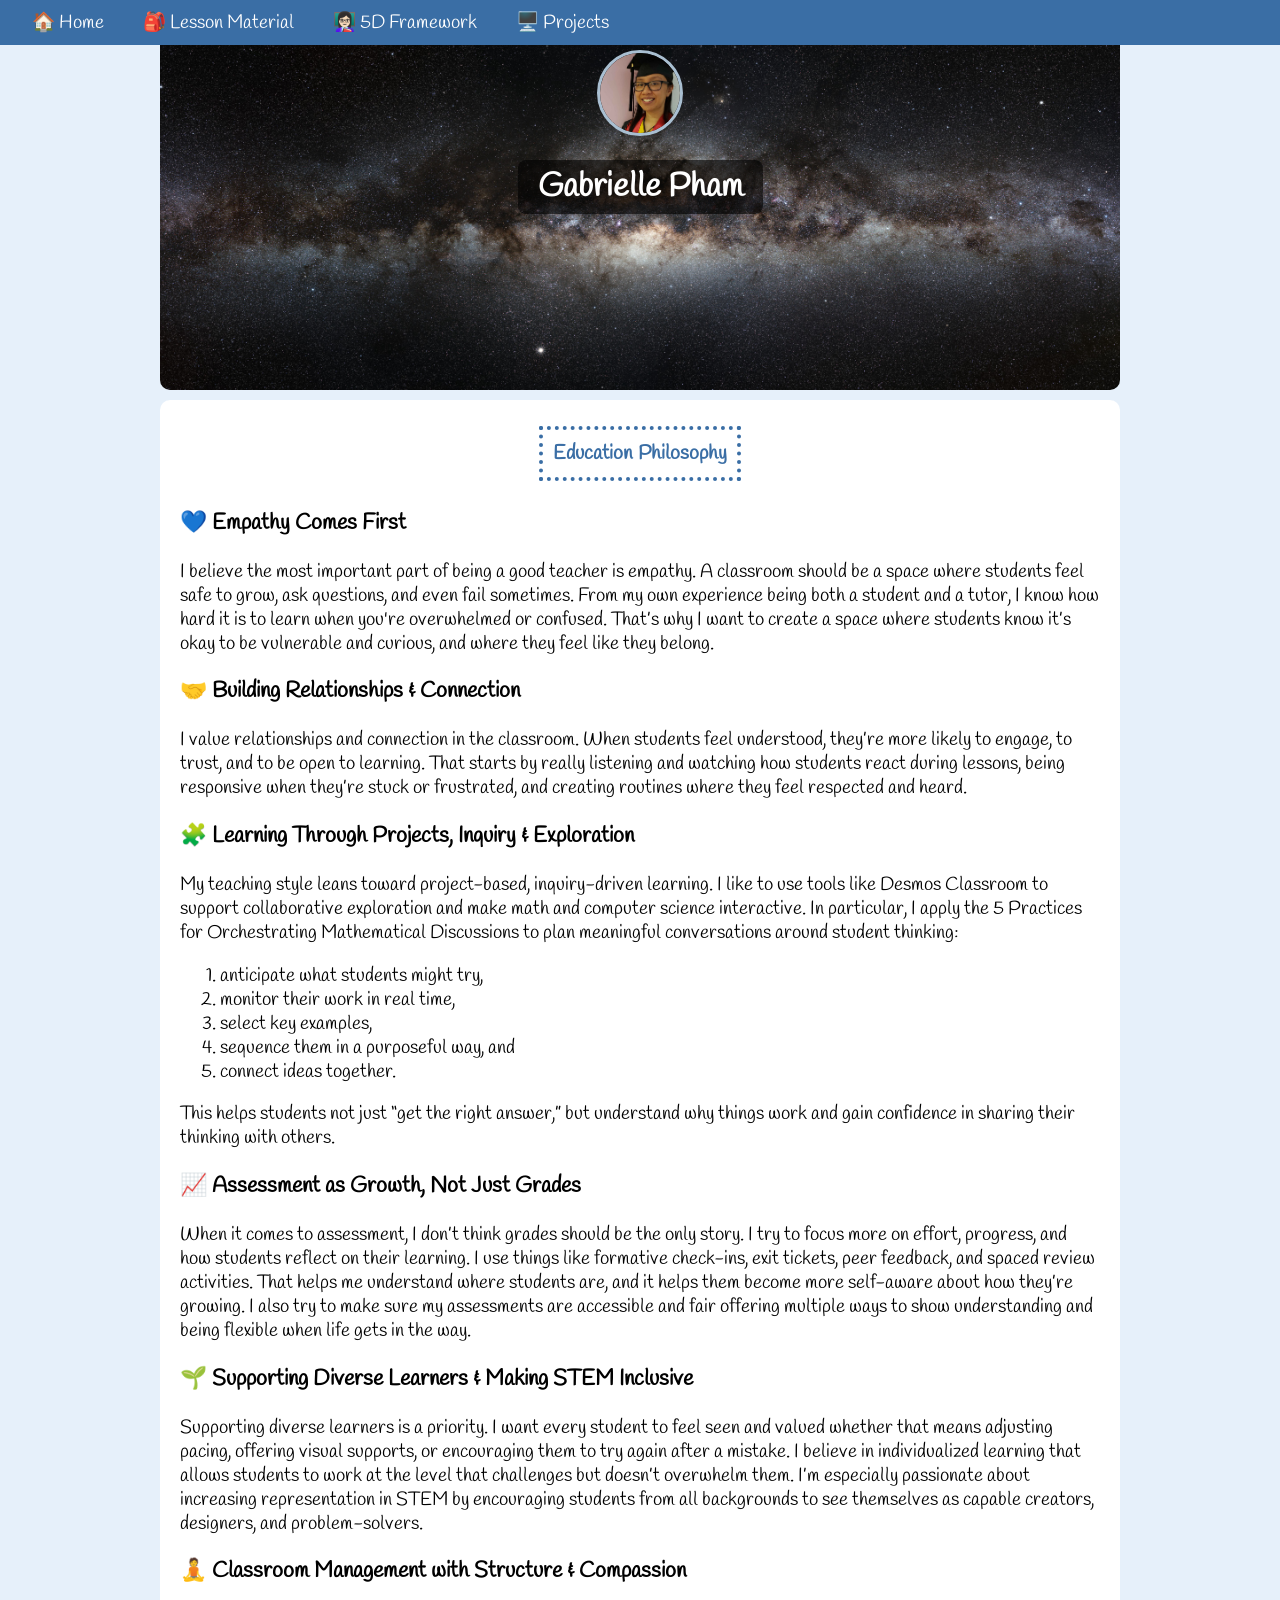
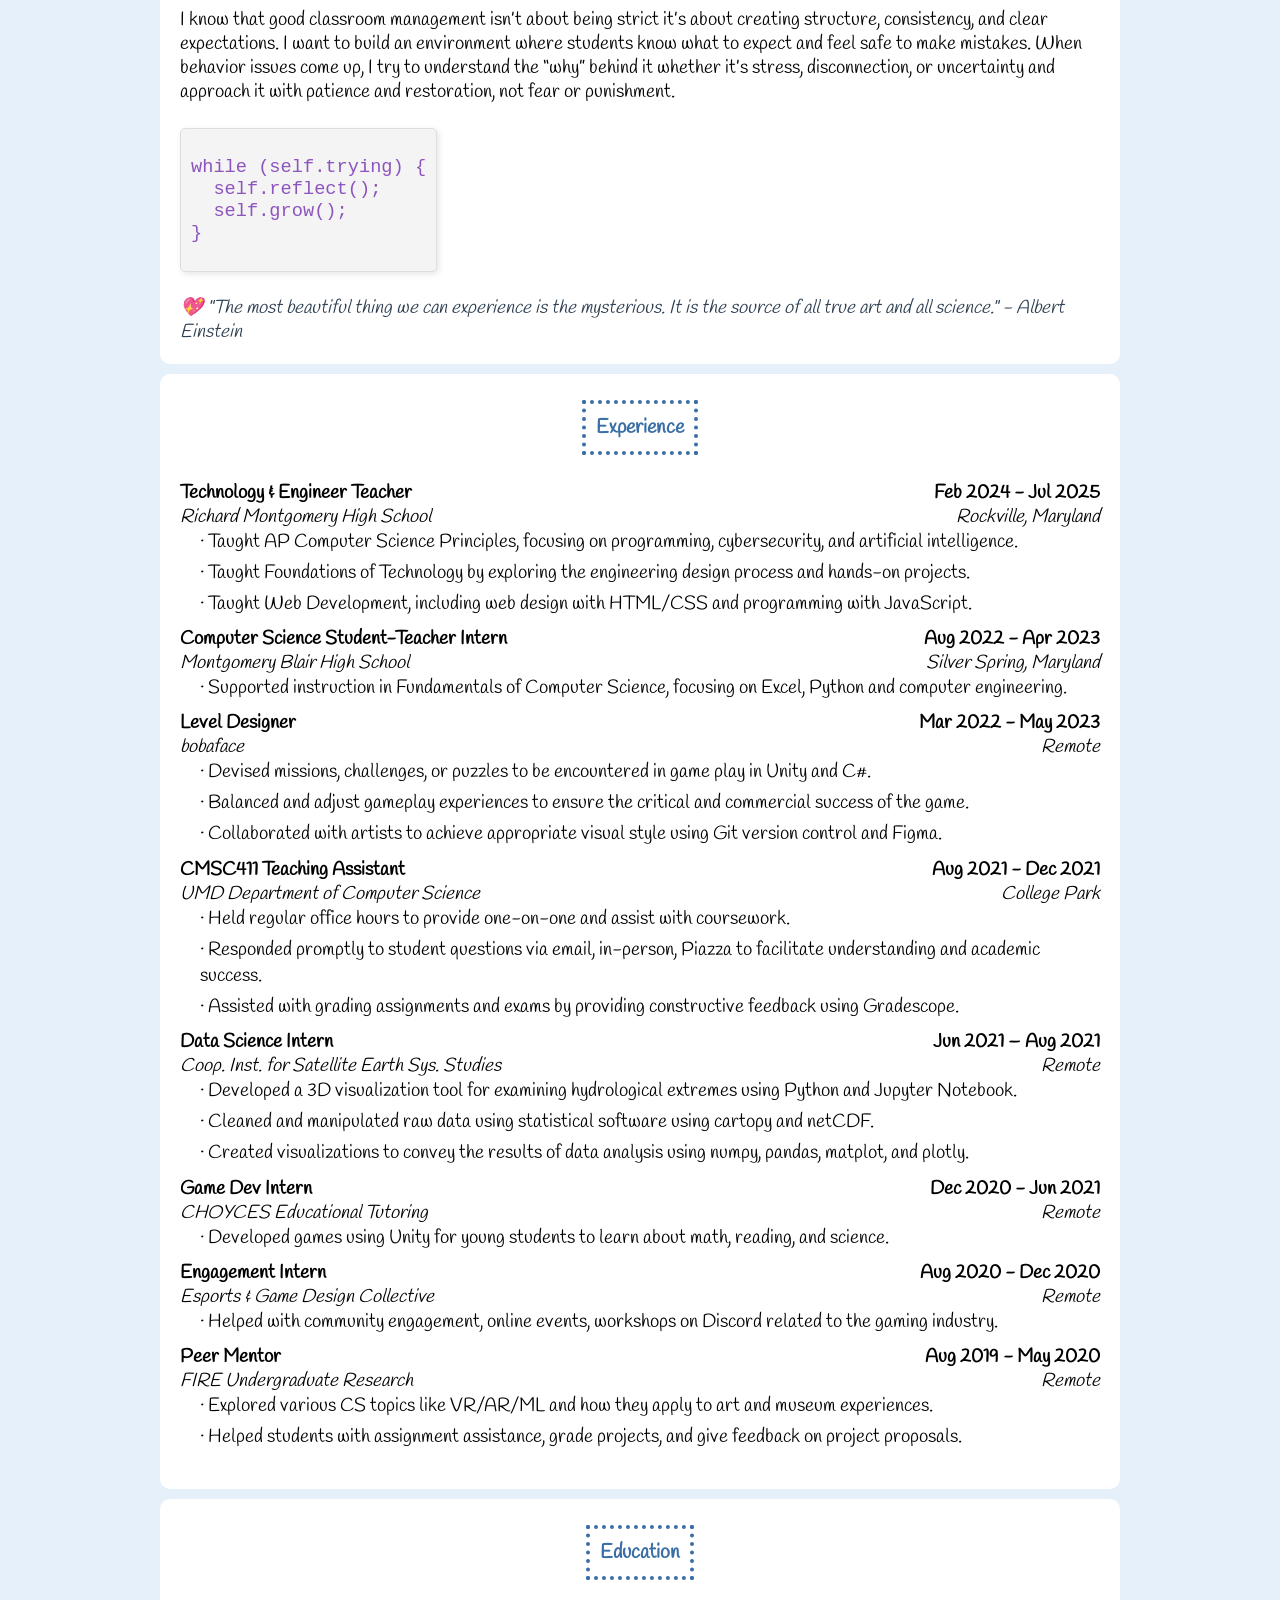
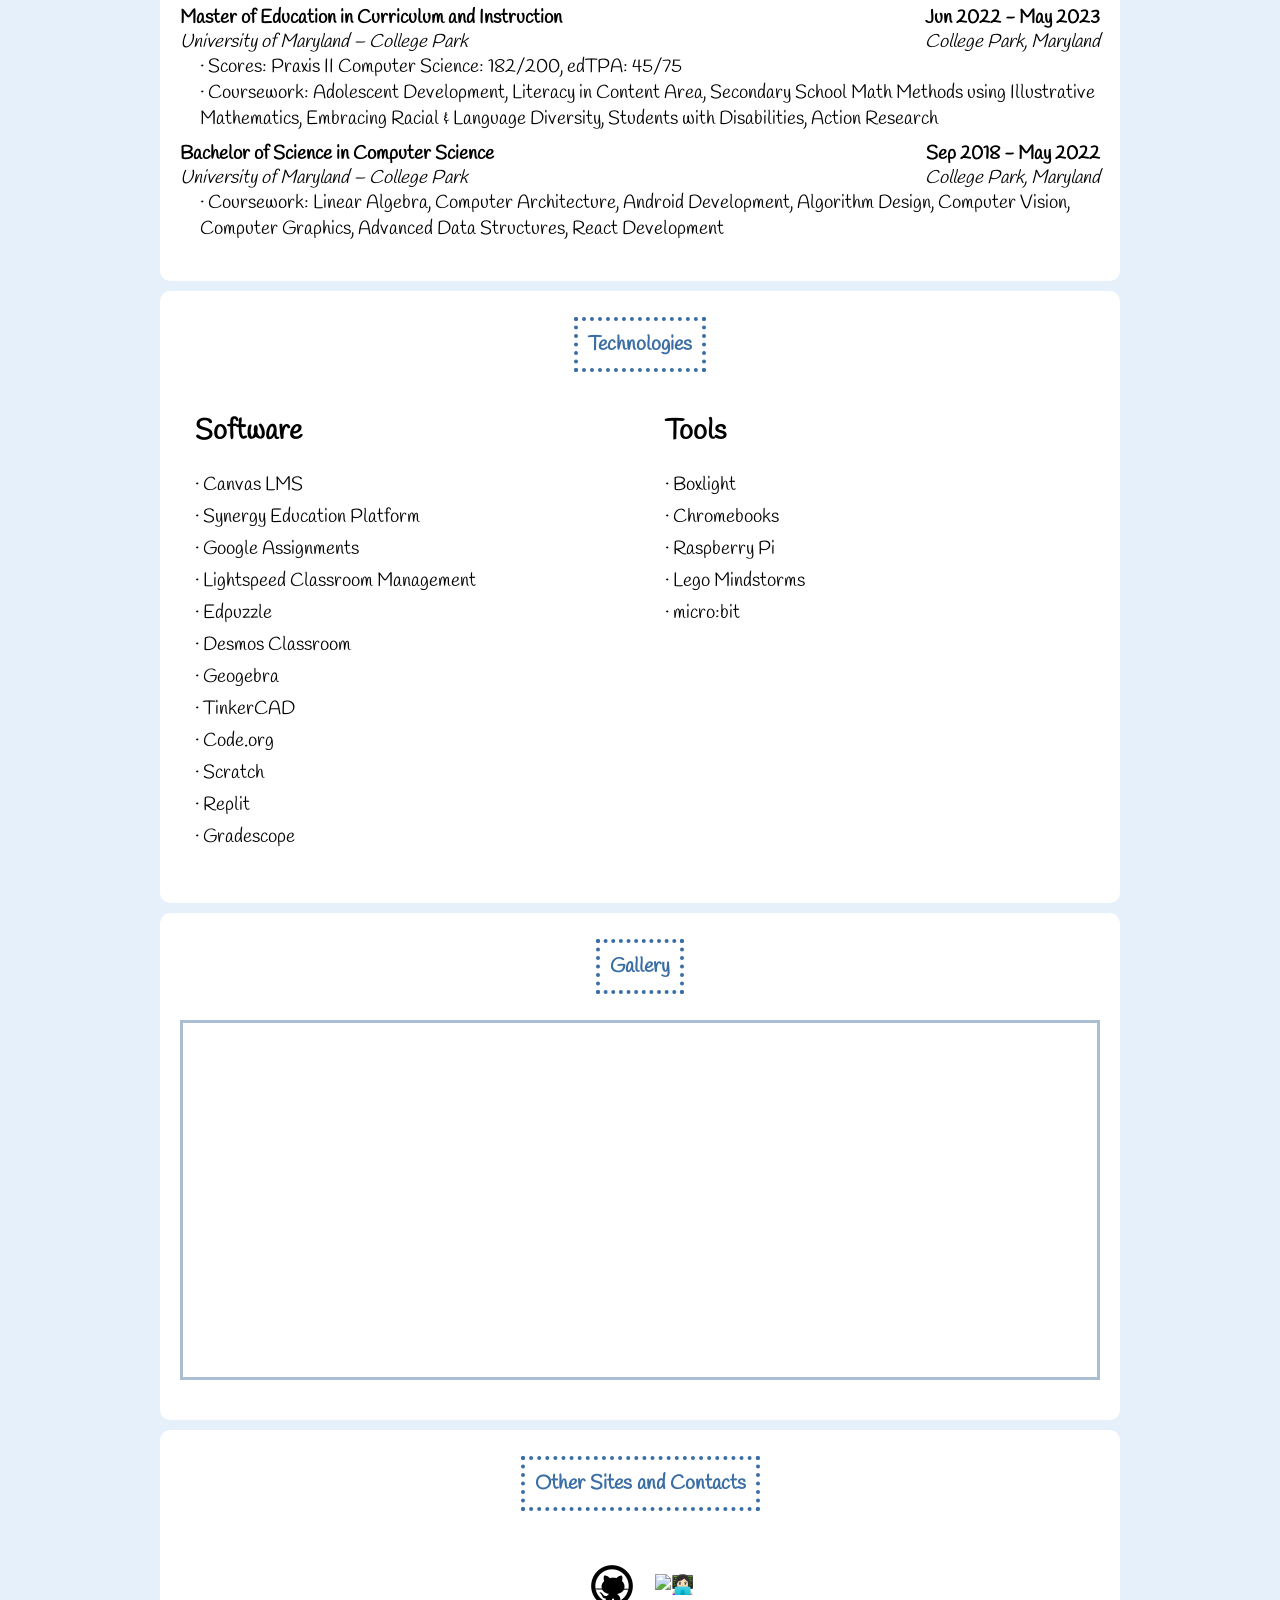
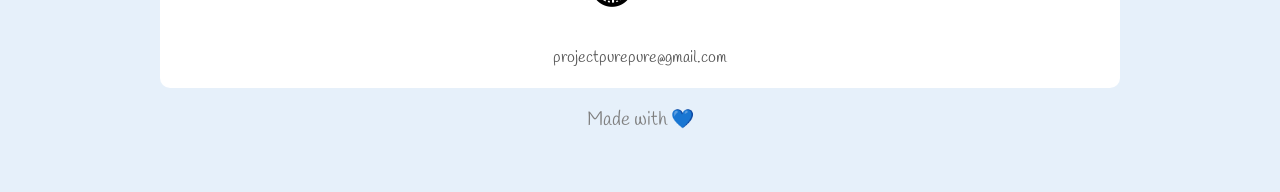
==== commit a3f7fee4: "Changed heading" ====
--- a/index.html
+++ b/index.html
@@ -28,7 +28,7 @@
             <p>Gabrielle Pham</p>
         </header>
         <section class="section">
-            <h1><span>Teaching Philosophy</span></h1>
+            <h1><span>Education Philosophy</span></h1>
             <p>
                 </p>
 
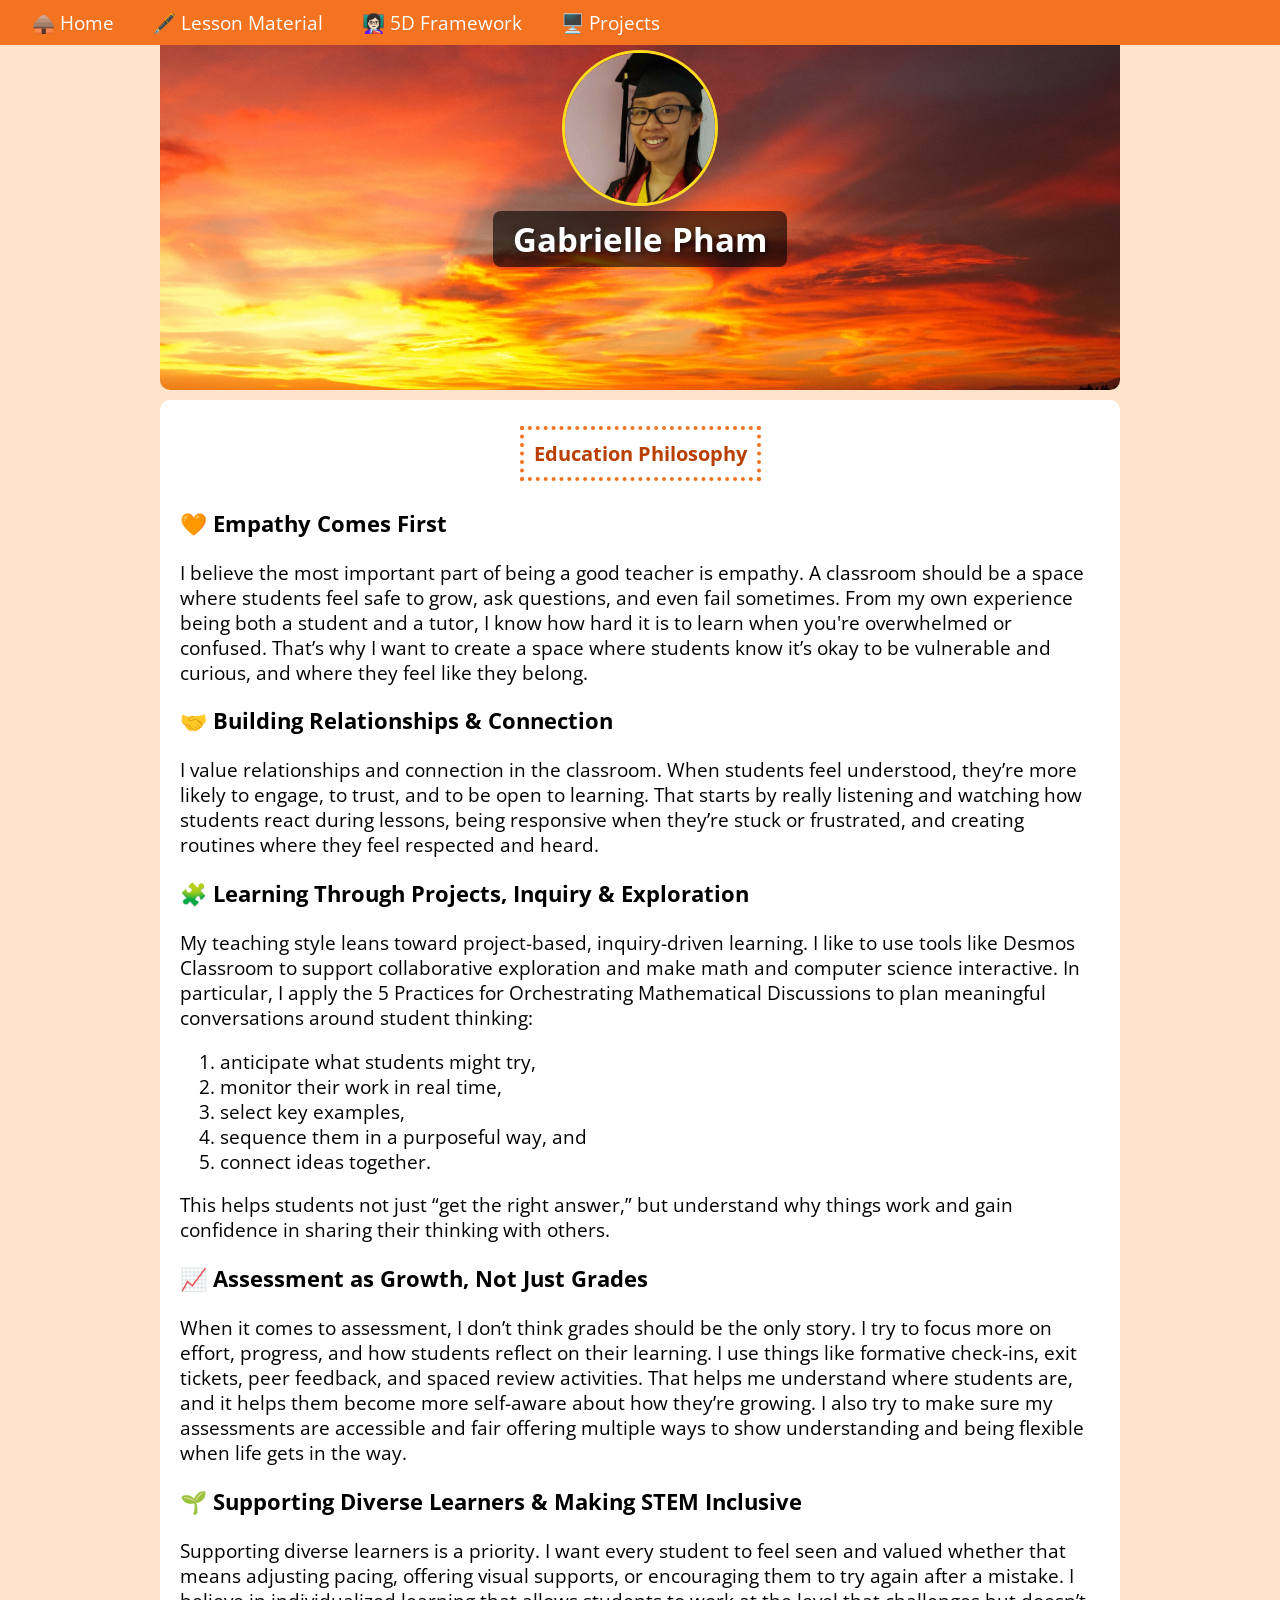
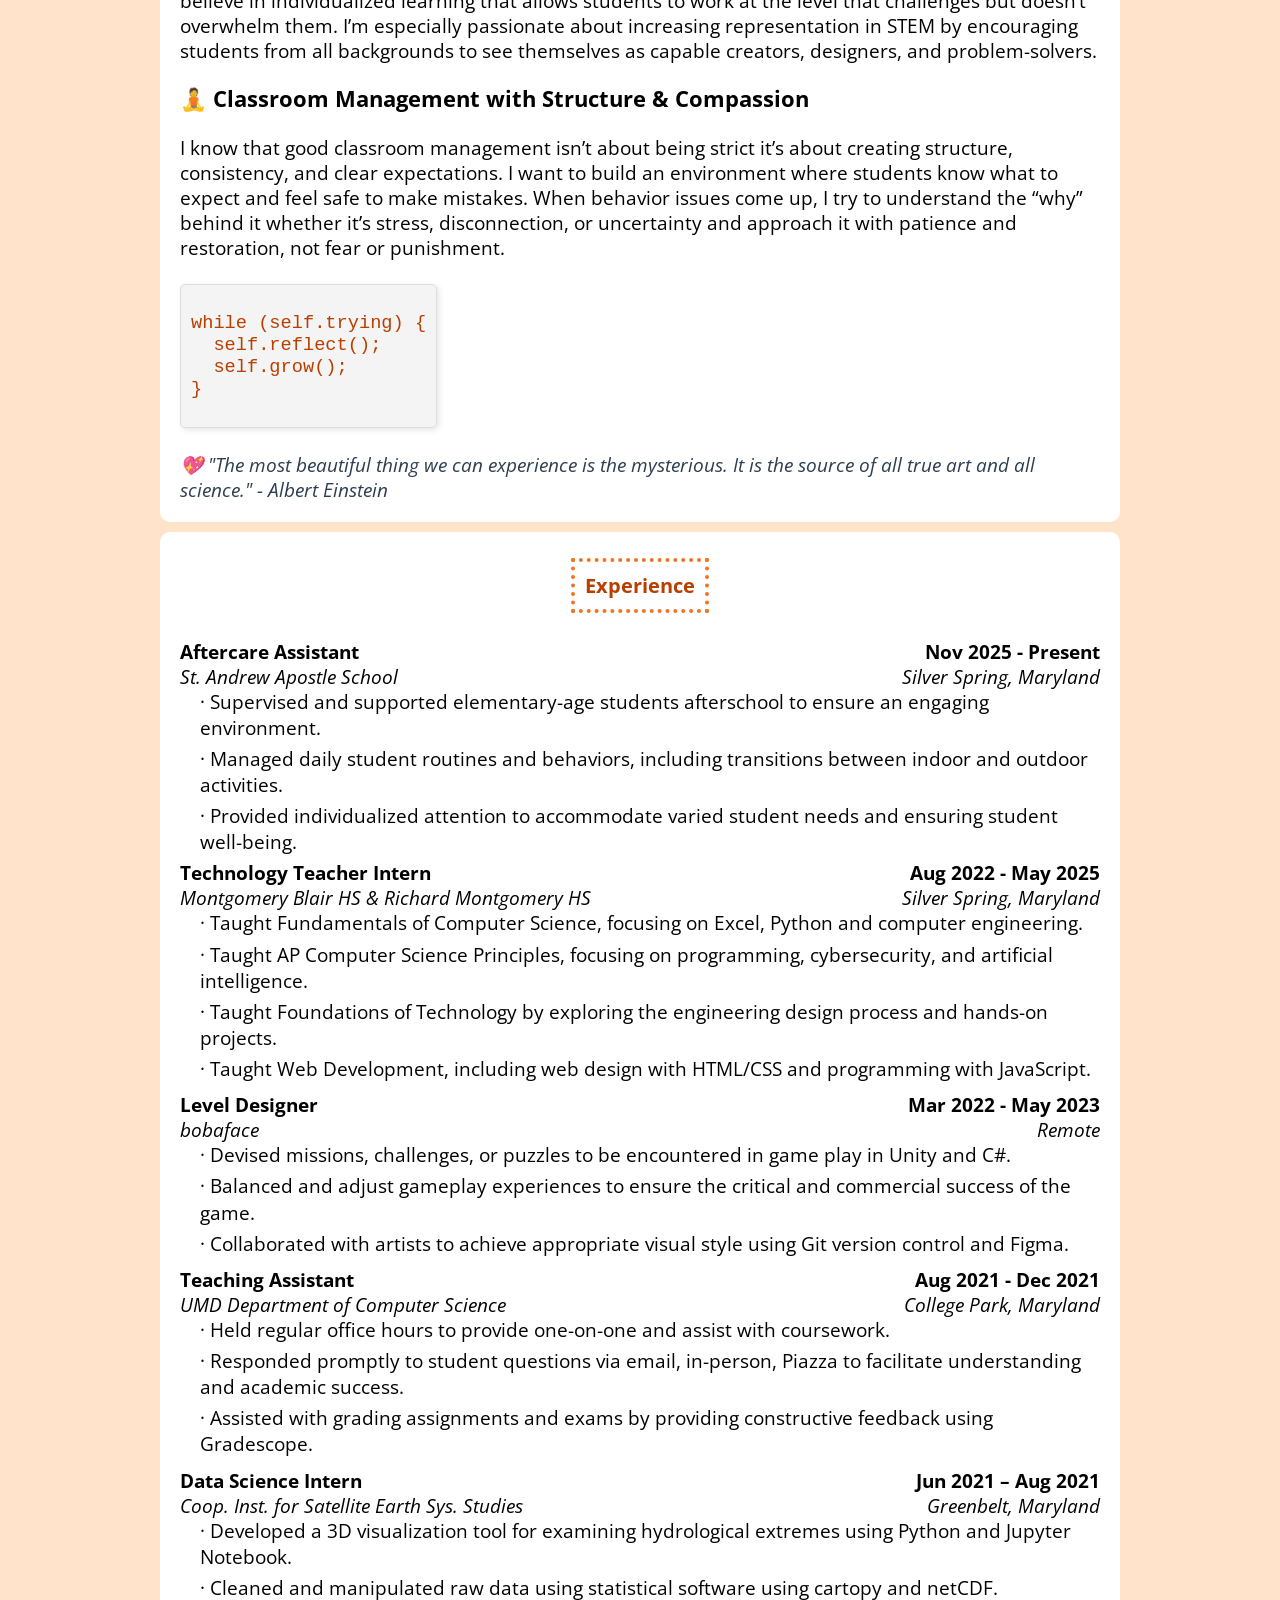
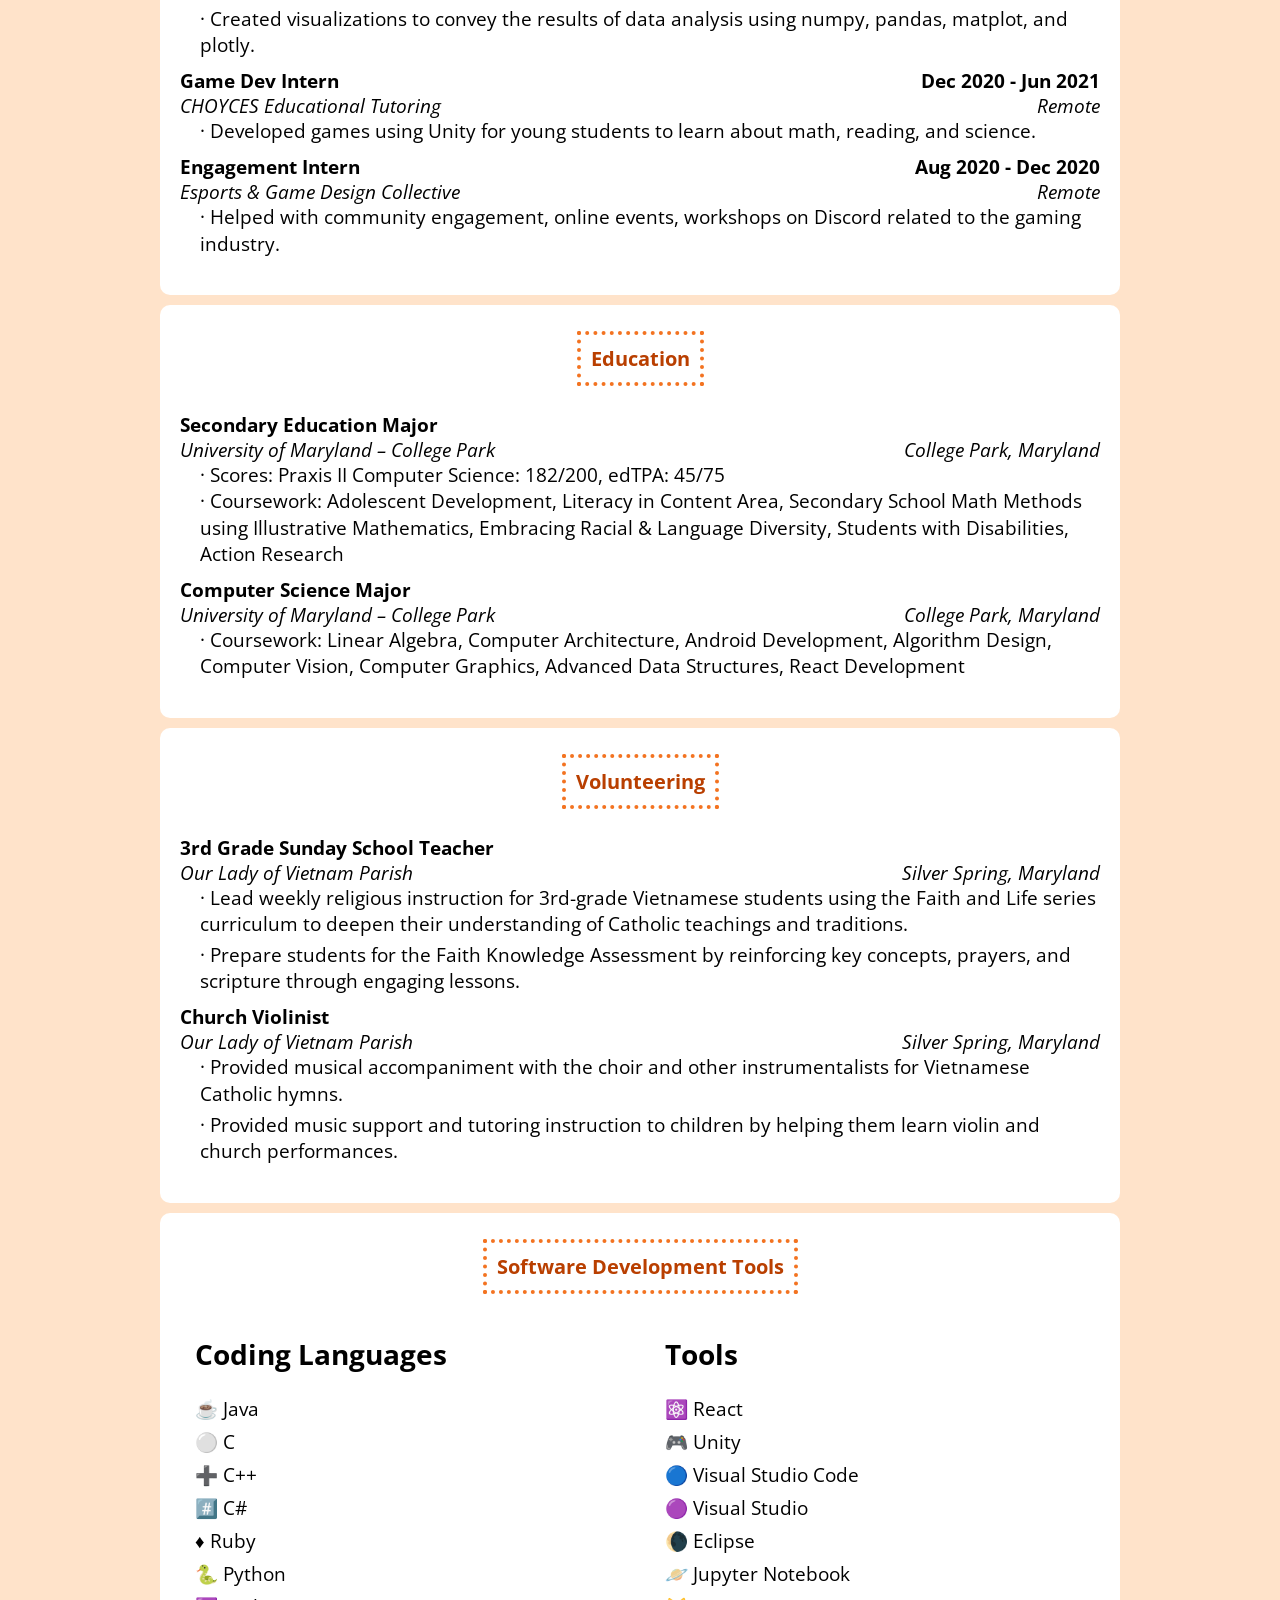
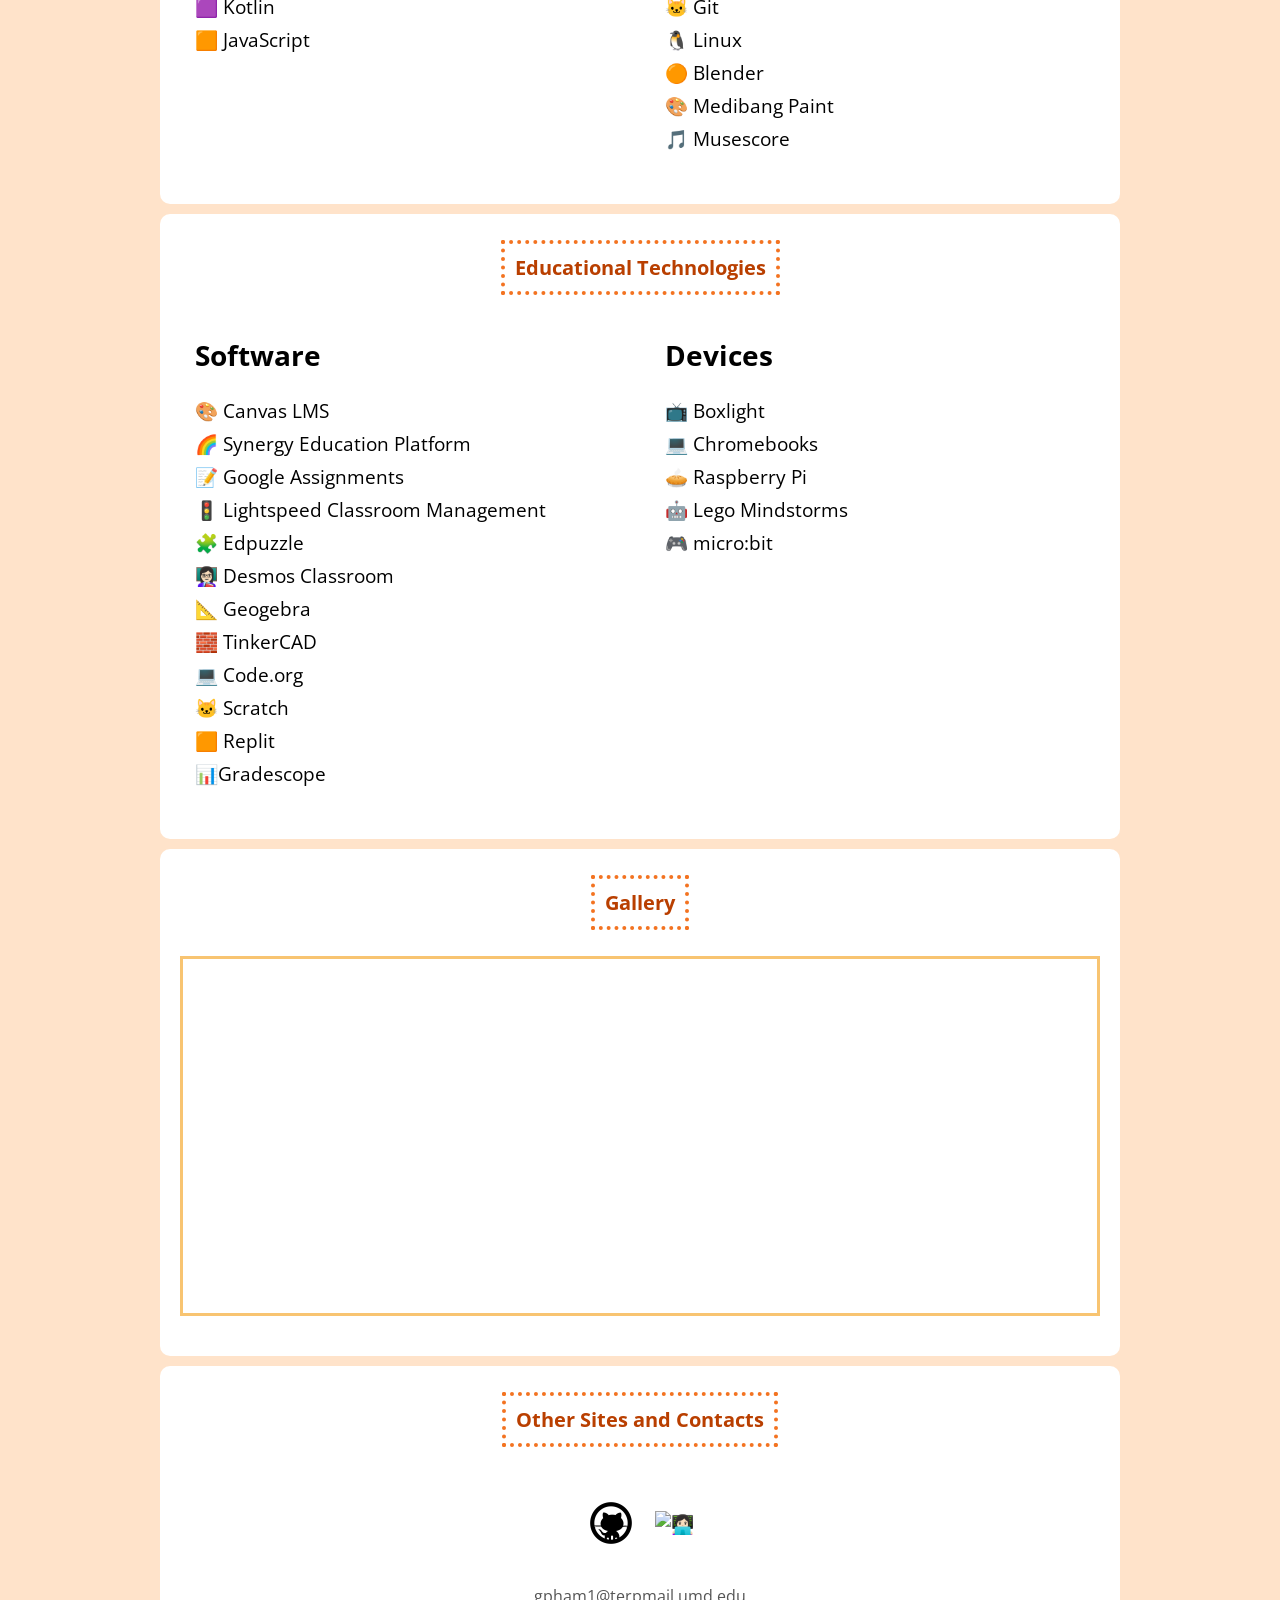
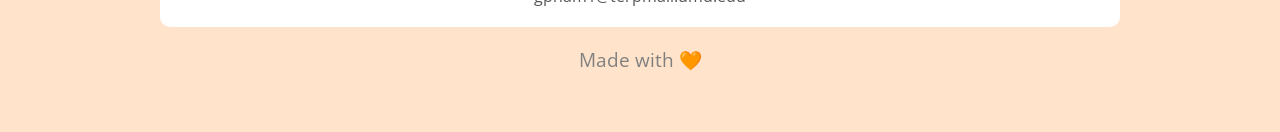
==== commit 3eca0228: "Update colors" ====
--- a/index.html
+++ b/index.html
@@ -2,20 +2,26 @@
 <html>
 
 <head>
-    <meta name="viewport" content="width=device-width, initial-scale=1.0">
+    <meta name="viewport" content="width=device-width, initial-scale=1.0" />
+    <link rel="icon" href="favicon.ico">
+
     <title>Portfolio</title>
-    <link href="https://fonts.googleapis.com/css?family=Handlee" rel="stylesheet">
-    <link rel="stylesheet" href="style.css">
+    <link href="https://fonts.googleapis.com/css?family=Handlee" rel="stylesheet" />
+    <link rel="stylesheet" href="style.css" />
+    <link rel="preconnect" href="https://fonts.googleapis.com">
+    <link rel="preconnect" href="https://fonts.gstatic.com" crossorigin>
+    <link
+        href="https://fonts.googleapis.com/css2?family=Merriweather:wght@400;700&family=Open+Sans:wght@400;700&display=swap"
+        rel="stylesheet">
 </head>
 
 <body>
-
     <nav class="navbar">
         <button class="nav-toggle" onclick="toggleMenu()">☰</button>
         <div class="nav-links">
             <button class="nav-close" onclick="toggleMenu()">✖</button>
-            <a href="index.html">🏠 Home</a>
-            <a href="materials.html">🎒 Lesson Material</a>
+            <a href="index.html">🛖 Home</a>
+            <a href="materials.html">🖋️ Lesson Material</a>
             <a href="5D-framework.html">👩🏻‍🏫 5D Framework</a>
             <a href="projects.html">🖥️ Projects</a>
         </div>
@@ -27,12 +33,12 @@
             <br>
             <p>Gabrielle Pham</p>
         </header>
-        <section class="section">
+       <section class="section">
             <h1><span>Education Philosophy</span></h1>
             <p>
                 </p>
 
-            <h3>💙 Empathy Comes First</h3>
+            <h3>🧡 Empathy Comes First</h3>
             <p>
                 I believe the most important part of being a good teacher is empathy. A
                 classroom should be a space where students feel safe to grow, ask
@@ -128,15 +134,32 @@
             <dl>
                 <dt>
                     <div style="display: flex; justify-content: space-between">
-                        <strong>Technology & Engineer Teacher</strong>
-                        <strong>Feb 2024 - Jul 2025</strong>
-                    </div>
-                    <div style="display: flex; justify-content: space-between">
-                        <i>Richard Montgomery High School</i>
-                        <i>Rockville, Maryland</i>
-                    </div>
-                </dt>
-                <dd>
+                        <strong>Aftercare Assistant</strong>
+                        <strong>Nov 2025 - Present</strong>
+                    </div>
+                    <div style="display: flex; justify-content: space-between">
+                        <i>St. Andrew Apostle School</i>
+                        <i>Silver Spring, Maryland</i>
+                    </div>
+                </dt>
+                <dd>· Supervised and supported elementary-age students afterschool to ensure an engaging environment.</dd>
+                <dd>· Managed daily student routines and behaviors, including transitions between indoor 
+                    and outdoor activities.</dd>
+                <dd>· Provided individualized attention to accommodate varied student 
+                    needs and ensuring student well-being.</dd
+
+                <dt>
+                    <div style="display: flex; justify-content: space-between">
+                        <strong>Technology Teacher Intern </strong>
+                        <strong>Aug 2022 - May 2025</strong>
+                    </div>
+                    <div style="display: flex; justify-content: space-between">
+                        <i>Montgomery Blair HS & Richard Montgomery HS</i>
+                        <i>Silver Spring, Maryland</i>
+                    </div>
+                </dt>
+                <dd>· Taught Fundamentals of Computer Science, focusing on Excel, Python and computer engineering.</dd>
+                                <dd>
                     · Taught AP Computer Science Principles, focusing on programming,
                     cybersecurity, and artificial intelligence.
                 </dd>
@@ -148,19 +171,6 @@
                     · Taught Web Development, including web design with HTML/CSS and
                     programming with JavaScript.
                 </dd>
-
-                <dt>
-                    <div style="display: flex; justify-content: space-between">
-                        <strong>Computer Science Student-Teacher Intern </strong>
-                        <strong>Aug 2022 - Apr 2023</strong>
-                    </div>
-                    <div style="display: flex; justify-content: space-between">
-                        <i>Montgomery Blair High School</i>
-                        <i>Silver Spring, Maryland</i>
-                    </div>
-                </dt>
-                <dd>· Supported instruction in Fundamentals of Computer Science, focusing on Excel, Python and computer engineering.</dd>
-
                 <dt>
                     <div style="display: flex; justify-content: space-between">
                         <strong>Level Designer</strong>
@@ -177,12 +187,12 @@
 
                 <dt>
                     <div style="display: flex; justify-content: space-between">
-                        <strong>CMSC411 Teaching Assistant</strong>
+                        <strong>Teaching Assistant</strong>
                         <strong>Aug 2021 - Dec 2021</strong>
                     </div>
                     <div style="display: flex; justify-content: space-between">
                         <i>UMD Department of Computer Science</i>
-                        <i>College Park</i>
+                        <i>College Park, Maryland</i>
                     </div>
                 </dt>
                 <dd>· Held regular office hours to provide one-on-one and assist with coursework.</dd>
@@ -196,7 +206,7 @@
                     </div>
                     <div style="display: flex; justify-content: space-between">
                         <i>Coop. Inst. for Satellite Earth Sys. Studies</i>
-                        <i>Remote</i>
+                        <i>Greenbelt, Maryland</i>
                     </div>
                 </dt>
                 <dd>· Developed a 3D visualization tool for examining hydrological extremes using Python and Jupyter Notebook.</dd>
@@ -232,25 +242,6 @@
                     · Helped with community engagement, online events, workshops on Discord
                     related to the gaming industry.
                 </dd>
-
-                <dt>
-                    <div style="display: flex; justify-content: space-between">
-                        <strong>Peer Mentor</strong>
-                        <strong>Aug 2019 - May 2020</strong>
-                    </div>
-                    <div style="display: flex; justify-content: space-between">
-                        <i>FIRE Undergraduate Research</i>
-                        <i>Remote</i>
-                    </div>
-                </dt>
-                <dd>
-                    · Explored various CS topics like VR/AR/ML and how they apply to art
-                    and museum experiences.
-                </dd>
-                <dd>
-                    · Helped students with assignment assistance, grade projects, and give
-                    feedback on project proposals.
-                </dd>
             </dl>
         </section>
         <section class="section">
@@ -258,8 +249,8 @@
             <dl>
                 <dt>
                     <div style="display: flex; justify-content: space-between">
-                        <strong>Master of Education in Curriculum and Instruction</strong>
-                        <strong>Jun 2022 - May 2023</strong>
+                        <strong>Secondary Education Major</strong>
+                        <strong></strong>
                     </div>
                     <div style="display: flex; justify-content: space-between">
                         <i>University of Maryland – College Park</i>
@@ -270,8 +261,8 @@
                 </dd>
                 <dt>
                     <div style="display: flex; justify-content: space-between">
-                        <strong>Bachelor of Science in Computer Science</strong>
-                        <strong>Sep 2018 - May 2022</strong>
+                        <strong>Computer Science Major</strong>
+                        <strong></strong>
                     </div>
                     <div style="display: flex; justify-content: space-between">
                         <i>University of Maryland – College Park</i>
@@ -284,41 +275,110 @@
                 </dd>
             </dl>
         </section>
-
-        <section class="section">
-            <h1><span>Technologies</span></h1>
+        <section class="section">
+            <h1><span>Volunteering</span></h1>
+            <dl>
+                <dt>
+                    <div style="display: flex; justify-content: space-between">
+                        <strong>3rd Grade Sunday School Teacher</strong>
+                        <strong></strong>
+                    </div>
+                    <div style="display: flex; justify-content: space-between">
+                        <i>Our Lady of Vietnam Parish</i>
+                        <i>Silver Spring, Maryland</i>
+                    </div>
+                </dt>
+                <dd>· Lead weekly religious instruction for 3rd-grade Vietnamese students using the Faith and Life series curriculum to deepen their understanding of Catholic teachings and traditions.</dd>
+                <dd>· Prepare students for the Faith Knowledge Assessment by reinforcing key concepts, prayers, and scripture through engaging lessons.</dd>
+
+                <dt>
+                    <div style="display: flex; justify-content: space-between">
+                        <strong>Church Violinist</strong>
+                        <strong></strong>
+                    </div>
+                    <div style="display: flex; justify-content: space-between">
+                        <i>Our Lady of Vietnam Parish</i>
+                        <i>Silver Spring, Maryland</i>
+                    </div>
+                </dt>
+                <dd>
+                    · Provided musical accompaniment with the choir and other instrumentalists for Vietnamese Catholic hymns.
+                </dd>
+                <dd>
+                    · Provided music support and tutoring instruction to children by helping them learn violin and church performances.
+                </dd>
+            </dl>
+        </section>
+
+        <section class="section">
+            <h1><span>Software Development Tools</span></h1>
+            <div class="two-column-container">
+                <div class="column" id="languages-column">
+                    <h2>Coding Languages</h2>
+                    <ul>
+                        <li>☕ Java</li>
+                        <li>⚪ C</li>
+                        <li>➕ C++</li>
+                        <li>#️⃣ C#</li>
+                        <li>♦️ Ruby</li>
+                        <li>🐍 Python</li>
+                        <li>🟪 Kotlin</li>
+                        <li>🟧 JavaScript</li>
+                    </ul>
+                </div>
+
+                <div class="column" id="tools-column">
+                    <h2>Tools</h2>
+                    <ul>
+                        <li>⚛️ React</li>
+                        <li>🎮 Unity</li>
+                        <li>🔵 Visual Studio Code</li>
+                        <li>🟣 Visual Studio</li>
+                        <li>🌘 Eclipse</li>
+                        <li>🪐 Jupyter Notebook</li>
+                        <li>🐱 Git</li>
+                        <li>🐧 Linux</li>
+                        <li>🟠 Blender</li>
+                        <li>🎨 Medibang Paint</li>
+                        <li>🎵 Musescore</li>
+                    </ul>
+                </div>
+            </div>
+        </section>
+
+        <section class="section">
+            <h1><span>Educational Technologies</span></h1>
             <div class="two-column-container">
                 <div class="column" id="languages-column">
                     <h2>Software</h2>
                     <ul>
-                        <li>· Canvas LMS</li>
-                        <li>· Synergy Education Platform</li>
-                        <li>· Google Assignments</li>
-                        <li>· Lightspeed Classroom Management</li>
-                        <li>· Edpuzzle</li>
-                        <li>· Desmos Classroom</li>
-                        <li>· Geogebra</li>
-                        <li>· TinkerCAD</li>
-                        <li>· Code.org</li>
-                        <li>· Scratch</li>
-                        <li>· Replit</li>
-                        <li>· Gradescope</li>
+                        <li>🎨 Canvas LMS</li>
+                        <li>🌈 Synergy Education Platform</li>
+                        <li>📝 Google Assignments</li>
+                        <li>🚦 Lightspeed Classroom Management</li>
+                        <li>🧩 Edpuzzle</li>
+                        <li>👩🏻‍🏫 Desmos Classroom</li>
+                        <li>📐 Geogebra</li>
+                        <li>🧱 TinkerCAD</li>
+                        <li>💻 Code.org</li>
+                        <li>🐱 Scratch</li>
+                        <li>🟧 Replit</li>
+                        <li>📊Gradescope</li>
                     </ul>
                 </div>
 
                 <div class="column" id="tools-column">
-                    <h2>Tools</h2>
+                    <h2>Devices</h2>
                     <ul>
-                        <li>· Boxlight</li>
-                        <li>· Chromebooks</li>
-                        <li>· Raspberry Pi</li>
-                        <li>· Lego Mindstorms</li>
-                        <li>· micro:bit</li>
+                        <li>📺 Boxlight</li>
+                        <li>💻 Chromebooks</li>
+                        <li>🥧 Raspberry Pi</li>
+                        <li>🤖 Lego Mindstorms</li>
+                        <li>🎮 micro:bit</li>
                     </ul>
                 </div>
             </div>
         </section>
-        
         
         <section class="section">
           
@@ -341,15 +401,14 @@
             </div>
             <p>
                 <br />
-                projectpurepure@gmail.com
+                gpham1@terpmail.umd.edu
             </p>
         </section>
         </main>
-
     <footer>
-        <div class="copyright">Made with 💙</div>
+        <div class="copyright">Made with 🧡</div>
     </footer>
     <script src="main.js"></script>
 </body>
 
-</html>
+</html>
--- a/style.css
+++ b/style.css
@@ -1,60 +1,38 @@
 /* Global Reset & Base Styles */
 html {
-	margin: 0;
-	padding: 0;
+    margin: 0;
+    padding: 0;
 }
 
 body {
-	font-family: 'Handlee', cursive;
-	font-size: 14pt;
-	background-color: #E6F0FA;
-	padding: 10px; /* Provides spacing around the content */
-	margin: 0; /* Overrides default body margin */
-	/* Consider adding margin-top if content overlaps fixed navbar */
-	/* margin-top: 50px; Adjust based on navbar height */
+    font-family: 'Open Sans', cursive;
+    font-size: 14pt;
+    background-color: #ffe3ca; /* NEW: Cleaner, brighter warm white */
+    padding: 10px; 
+    margin: 0; 
 }
 
 p {
-	padding: 0;
-	margin: 0;
+    padding: 0;
+    margin: 0;
 }
 
 
 /* Utility Classes */
 .img-circle {
-	width: 150px; /* Size from second definition */
-	height: 150px; /* Size from second definition */
-	border-radius: 50%;
-	border: 3px solid #A9BFD1; /* Border color from second definition */
-	object-fit: cover; /* From second definition */
-	/* Note: The original CSS had two definitions. One had 'border: 3px solid white'. */
-	/* The second one (#header .img-circle) was more specific and likely intended. */
-	/* If you need the white border elsewhere, create a separate specific class. */
-}
-
-.image-container {
-  display: flex; /* Enables Flexbox */
-  justify-content: center; /* Centers content horizontally */
-}
-
-.image-with-border {
-  border: 3px solid #A9BFD1; /* 3px solid border with the light blue color */
-  border-radius: 10px; /* Optional: adds rounded corners to the image */
-  /* You can add margin-bottom here if you want space between the image and the paragraph */
-  margin-bottom: 15px;
-  justify-content: center; /* Centers content horizontally */
-}
-
-
-
-
+    width: 150px; 
+    height: 150px; 
+    border-radius: 50%;
+    border: 3px solid #FDDC1D; 
+    object-fit: cover; 
+}
 
 /* Navigation Bar */
 /* Navbar container */
 .navbar {
   display: flex;
   align-items: center;
-  background-color: #3A6EA5; /* blue */
+  background-color: #F37321; /* NEW: Your Primary Orange */
   padding: 10px 20px;
   position: fixed;
   top: 0;
@@ -83,19 +61,19 @@
 }
 
 .nav-links a {
-  color: white;             /* force white text */
+  color: white;            /* force white text */
   text-decoration: none;
   padding: 8px 12px;
   border-radius: 5px;
 }
 
 .nav-links a:visited {
-  color: white;             /* fix purple visited links */
+  color: white;            /* fix purple visited links */
 }
 
 .nav-links a:hover {
-  background-color: #5B8FD3;
-  color: black;
+  background-color: #D35400; /* NEW: Slightly darker vibrant orange for hover */
+  color: white; 
 }
 
 .nav-close {
@@ -112,6 +90,7 @@
 
 /* Mobile menu */
 @media (max-width: 640px) {
+  
   .nav-toggle {
     display: block;         /* show hamburger */
   }
@@ -124,7 +103,7 @@
     left: -100%;            /* start off-screen left */
     width: 100%;            /* full width of viewport */
     height: 100vh;          /* full height */
-    background-color: #3A6EA5;
+    background-color: #F37321; /* NEW: Your Primary Orange */
     padding-top: 80px;
     gap: 10px;
     transition: left 0.3s ease;
@@ -138,7 +117,7 @@
 
   .nav-links a {
     font-size: 18pt;
-    padding: 20px; /* <-- pushes links below the X close button */
+    padding: 20px; 
   }
   .nav-close {
     display: block;            /* show on mobile menu */
@@ -147,50 +126,46 @@
 /* Prevent body from scrolling */
 .no-scroll {
   overflow: hidden;
-  height: 100vh; /* optional, ensures full-page height is fixed */
+  height: 100vh; 
 }
 
   .navbar {
-    height: 55px; /* increase this to make the blue bar thicker */
-  }
+    height: 55px; 
+  }
+  
 }
 /* Default for desktops */
 #header {
-	padding: 40px 20px;
-	background-image: url("New_space_banner.jpg");
-	background-size: cover;
-	background-position: center;
-	background-repeat: no-repeat;
-	height: 300px; /* Or auto, depending on your layout */
-	z-index: 1;
-}
+    padding: 40px 20px;
+    background-image: url("sunset.jpg"); 
+    background-size: cover;
+    background-position: center;
+    background-repeat: no-repeat;
+    height: 300px; 
+    z-index: 1;
+}
+
 
 /* Phones */
 @media (max-width: 640px) {
-	#header {
-		height: 150px;
-		padding: 20px 10px;
-	}
+    #header {
+        height: 250px; 
+        padding: 50px 10px; 
+    }
 }
 
 
 /* Header overlay for better contrast */
 #header::before {
-	content: "";
-	position: absolute;
-	inset: 0; /* Covers the entire element */
-	background: rgba(0, 0, 0, 0.0); /* semi-transparent overlay */
-	z-index: 0; /* Behind the content */
-	border-radius: inherit; /* Inherit border-radius if header has one */
-}
-
-#header img.img-circle { /* Specificity for the header image */
-	display: block;
-	width: 80px; /* Original size for header image */
-	height: 80px; /* Original size for header image */
-	margin: auto; /* Center the image */
-	border: 3px solid #A9BFD1; /* Original border for header image */
-}
+    content: "";
+    position: absolute;
+    inset: 0; /* Covers the entire element */
+    background: rgba(0, 0, 0, 0.0); /* semi-transparent overlay */
+    z-index: 0; /* Behind the content */
+    border-radius: inherit; /* Inherit border-radius if header has one */
+}
+
+
 
 #header p {
   font-size: 25pt;
@@ -203,415 +178,299 @@
   color: white;
   display: inline-block;
   margin: 0 auto;
-  position: relative; /* Add this line */
-  z-index: 2; /* Add this line to explicitly layer the text */
+  position: relative; 
+  z-index: 2; 
 }
 
 
 #header {
-	text-align: center;
+    text-align: center;
 }
 
 /* General Section Styling */
 .section {
-	background-color: #fff;
-	margin-bottom: 10px;
-	border-radius: 10px;
-	/* Common padding/margin will be set in media queries */
+    background-color: #fff;
+    margin-bottom: 10px;
+    border-radius: 10px;
 }
 
 .section h1 {
   font-size: 15pt;
-  color: #3A6EA5;
+  color: #B93F00; /* NEW: Deep Mahogany Orange - Dark, rich, not muddy */
   text-align: center;
   padding: 20px 0;
   margin: 0 0 20px 0;
-  position: relative; /* Add this line */
-  z-index: 2; /* Add this line to make sure the h1 is correctly layered */
-  /*
-  border-bottom: 4px dotted #8d54be; 
-  padding-bottom: 20px; 
-  /*Add padding to separate the border from the h3 */
-  
+  position: relative; 
+  z-index: 2; 
 }
 
 .section p {
     position: relative;
-    z-index: 1; /* This will ensure paragraphs are selectable */
+    z-index: 1; 
 }
 
 /*dotted borders*/
 .section h1 span {
-	border: 4px dotted #3A6EA5;
-	padding: 10px;
+    border: 4px dotted #F37321; /* NEW: Your Primary Orange */
+    padding: 10px;
 }
 
 /* Specific Content Styles */
 .code-snippet {
-	display: inline-block; /* Changed from inline for padding/border */
-	font-family: "Courier New", monospace;
-	font-size: 1.0em; /* Relative to parent font size */
-	color: #8d54be;
-	background-color: #f4f4f4;
-	padding: 5px 10px;
-	border-radius: 5px;
-	border: 1px solid #ddd;
-	box-shadow: 2px 2px 6px rgba(0, 0, 0, 0.1);
-	margin-top: 5px; /* Add some space */
-	margin-bottom: 5px; /* Add some space */
+    display: inline-block; 
+    font-family: "Courier New", monospace;
+    font-size: 1.0em; 
+    color: #B93F00; /* NEW: Deep Mahogany Orange */
+    background-color: #f4f4f4;
+    padding: 5px 10px;
+    border-radius: 5px;
+    border: 1px solid #ddd;
+    box-shadow: 2px 2px 6px rgba(0, 0, 0, 0.1);
+    margin-top: 5px; 
+    margin-bottom: 5px; 
 }
 
 .quote {
-	font-style: italic;
-	color: #2c3e50;
-	font-size: 1.0em; /* Relative to parent font size */
-	margin-top: 10px;
-	text-align: left;
+    font-style: italic;
+    color: #2c3e50;
+    font-size: 1.0em; 
+    margin-top: 10px;
+    text-align: left;
+}
+
+.project-box {
+  border: 3px solid #ee9760; 
+  border-radius: 10px;
+  padding: 10px;
+  margin: 20px auto; 
+  margin-left: 77px; 
+  margin-right: 77px; 
 }
 
 /* Experience / Education List Styles */
 dl {
-	/* Add padding/margin if needed */
-	padding-left: 0px; /* Example */
+    padding-left: 0px; 
 }
 
 dt {
-	margin-top: 10px; /* Space between entries */
+    margin-top: 10px; 
 }
 
 dd {
-	margin-left: 20px; /* Indent details */
-	margin-bottom: 5px; /* Space below details */
-	line-height: 1.4; /* Improve readability */
+    margin-left: 20px; 
+    margin-bottom: 5px; 
+    line-height: 1.4; 
 }
 
 /* Style for the floated span within dt */
 dt span {
-	float: right;
-	font-weight: normal; /* Adjust if needed */
-}
+    float: right;
+    font-weight: normal; 
+}
+
+.section {
+        padding: 20px;
+        margin-left: 150px;
+        margin-right: 150px;
+}
+
+
 
 /* Programming/Dev/Creative Tools List Styles */
 /* (Uses general dl/dd styles above) */
-/* Add specific styles if needed */
 
 
 /* Media Section */
 iframe,
 audio { /* Grouped selector */
-	display: block;
-	margin: 20px auto; /* Add vertical margin */
-	border: 3px solid #A9BFD1;
-	width: 100%; /* Ensure responsiveness */
-	box-sizing: border-box; /* Include border in width calculation */
-	/* Explicit width/height removed for better responsiveness */
-	/* If fixed size needed, uncomment below */
-	height: 360px;
+    display: block;
+    margin: 20px auto; 
+    border: 3px solid #F8C471; /* NEW: Clean, light golden-orange */
+    width: 100%; 
+    box-sizing: border-box; 
+    height: 360px;
 }
 
 /* Contacts Section */
 #contacts {
-	text-align: center;
-	padding-bottom: 20px; /* Added padding */
+    text-align: center;
+    padding-bottom: 20px; 
 }
 
 #contacts h1 { /* Inherits .section h1 styles */
-	margin-bottom: 20px; /* More space after title */
+    margin-bottom: 20px; 
 }
 
 #contacts div {
-	margin-bottom: 15px; /* Space between icons and text */
+    margin-bottom: 15px; 
 }
 
 #contacts a {
-	text-decoration: none;
-	display: inline-block; /* Allows margin */
-	margin-left: 7px;
-	margin-right: 7px;
+    text-decoration: none;
+    display: inline-block; 
+    margin-left: 7px;
+    margin-right: 7px;
 }
 
 #contacts img {
-	height: 50px;
-	width: 50px;
-	vertical-align: middle; /* Align icons better if text wraps */
+    height: 50px;
+    width: 50px;
+    vertical-align: middle; 
 }
 
 #contacts img:hover {
-	opacity: 0.8;
+    opacity: 0.8;
 }
 
 #contacts p {
-	/* Inherits base 'p' styles */
-	font-size: 12pt; /* Example: Adjust size if needed */
-	color: #555; /* Example: Adjust color if needed */
+    font-size: 12pt; 
+    color: #555; 
 }
 
 
 /* Copyright Footer */
 .copyright {
-	font-size: 14pt; /* Slightly larger than body */
-	text-align: center;
-	padding-top: 10px;
-	padding-bottom: 50px;
-	color: grey;
+    font-size: 14pt; 
+    text-align: center;
+    padding-top: 10px;
+    padding-bottom: 50px;
+    color: grey;
 }
 
 /* --- Media Queries --- */
-/* Styles for Mobile */
-@media screen and (max-width: 1140px) { /* Adjusted breakpoint slightly */
-	.section {
-		padding: 15px;
-		/* No horizontal margins */
-		margin-left: 0;
-		margin-right: 0;
-	}
-	#header {
-		margin-top: 35px; /* Adjust header margin for smaller navbar height if needed */
-	}
-	dt span { /* Stack date/time below title on small screens */
-			float: none;
-			display: block;
-		font-size: 0.9em;
-		margin-top: 3px;
-		}
+@media screen and (max-width: 1140px) { 
+    .section {
+        padding: 15px;
+        margin-left: 0;
+        margin-right: 0;
+    }
+    #header {
+        margin-top: 35px; 
+    }
+    dt span { 
+            float: none;
+            display: block;
+        font-size: 0.9em;
+        margin-top: 3px;
+        }
+
+        .project-box {
+  border: 3px solid #F8C471; /* NEW: Clean, light golden-orange */
+  border-radius: 10px;
+  padding: 10px;
+  margin: 20px auto; 
+
+}
+#header img.img-circle { 
+    display: block;
+    width: 210px; 
+    height: 210px; 
+    margin: auto; 
+    border: 3px solid #ffe91e; /* NEW: Clean, light golden-orange */
+}
 }
 
 /* Styles for Tablets/Desktops */
-@media screen and (min-width: 1140px) { /* Simplified breakpoint */
-	.section {
-		padding: 20px;
-		margin-left: 150px;
-		margin-right: 150px;
-	}
+@media screen and (min-width: 1140px) { 
+
 
 }
 
 
 a {
-	text-decoration: none;
+    text-decoration: none;
 }
 
 
 /* --- Styles for Two-Column Layout --- */
 
 .two-column-container {
-	display: flex; /* Enables Flexbox */
-	justify-content: space-between; /* Optional: Distributes space between columns */
-	gap: 20px; /* Adds space between the columns (adjust as needed) */
-	margin-top: 20px; /* Optional: Add some space above the columns */
-	flex-wrap: wrap; /* Allows columns to stack on smaller screens */
+    display: flex; 
+    justify-content: space-between; 
+    gap: 20px; 
+    margin-top: 20px; 
+    flex-wrap: wrap; 
 }
 
 .column {
-	flex: 1; /* Allows columns to grow and shrink equally */
-	min-width: 250px; /* Optional: Prevent columns from becoming too narrow */
-	/* Add padding, borders, or background if you want to style the columns */
-	padding: 15px;
-	/* border: 1px solid #ccc; /* Example border */
-	/* background-color: #f9f9f9; /* Example background */
-}
-
-/* Optional: Add specific styling for lists within columns */
+    flex: 1; 
+    min-width: 250px; 
+    padding: 15px;
+}
+
 .column h2 {
-		margin-top: 0; /* Remove default top margin if needed */
+        margin-top: 0; 
 }
 
 .column ul {
-	list-style: none; /* Remove default bullet points */
-	padding-left: 0; /* Remove default padding */
+    list-style: none; 
+    padding-left: 0; 
 }
 
 .column li {
-	margin-bottom: 8px; /* Space between list items */
+    margin-bottom: 8px; 
 }
 
 /* --- Optional: Responsive Styling --- */
 /* If the screen is too small, stack the columns */
-@media (max-width: 1140px) { /* Adjust breakpoint as needed */
-	.two-column-container {
-		flex-direction: column; /* Stack items vertically */
-	}
-	.column {
-			min-width: 100%; /* Allow columns to take full width when stacked */
-	}
+@media (max-width: 640px) { 
+    .two-column-container {
+        flex-direction: column; 
+    }
+    .column {
+            min-width: 100%; 
+    }
+    
+    #header img.img-circle { 
+    display: block;
+    width: 160px; 
+    height: 160px; 
+    margin: auto; 
+    border: 3px solid #ffe91e; /* NEW: Clean, light golden-orange */
+}
 }
 
 
 #docContainer {
-	width: 100%;
-	height: 400px;
-	position: relative;
-	display: flex;
-	justify-content: center;
-	align-items: center;
+    width: 100%;
+    height: 400px;
+    position: relative;
+    display: flex;
+    justify-content: center;
+    align-items: center;
 }
 
 #docIframe {
-	width: 1000px;
-	height: 100%;
-	border: none;
-	display: flex;
-	justify-content: center;
-	align-items: center;
+    width: 1000px;
+    height: 100%;
+    border: none;
+    display: flex;
+    justify-content: center;
+    align-items: center;
 }
 
 #fullscreenBtn {
-	position: absolute;
-	bottom: 10px;
-	right: 30px;
-	z-index: 10;
-	padding: 8px 12px;
-	background-color: rgba(0, 0, 0, 0.7);
-	color: white;
-	border: none;
-	border-radius: 5px;
-	cursor: pointer;
+    position: absolute;
+    bottom: 10px;
+    right: 30px;
+    z-index: 10;
+    padding: 8px 12px;
+    background-color: rgba(0, 0, 0, 0.7);
+    color: white;
+    border: none;
+    border-radius: 5px;
+    cursor: pointer;
 }
 
 #exitFullscreenBtn {
-	position: absolute;
-	bottom: 10px;
-	right: 68px;
-	z-index: 10;
-	padding: 8px 12px;
-	background-color: rgba(0, 0, 0, 0.7);
-	color: white;
-	border: none;
-	border-radius: 5px;
-	cursor: pointer;
-}
-
-/* === Commented Out Unused Styles (Based on provided HTML) === */
-/* If these are used in other pages, uncomment them. */
-
-/*
-table {
-	width: 100%;
-	font-size: 11pt;
-}
-
-table,
-th,
-td {
-	border: 2px solid #cecece;
-	border-collapse: collapse;
-	text-align: center;
-	table-layout: fixed;
-}
-
-.selected {
-	background-color: #f36f48;
-	font-weight: bold;
-	color: white;
-}
-
-li {
-	margin-bottom: 15px;
-	font-weight: bold;
-}
-
-progress {
-	width: 70%;
-	height: 20px;
-	color: #f8c75d;
-	background: #efefef;
-	border: none; // Add this for consistency
-	border-radius: 10px; // Optional: round corners
-}
-
-progress::-webkit-progress-bar {
-	background: #efefef;
-	border-radius: 10px; // Optional: round corners
-}
-
-progress::-webkit-progress-value {
-	background: #f8c75d;
-	border-radius: 10px; // Optional: round corners
-}
-
-progress::-moz-progress-bar {
-	color: #f8c75d;
-	background: #efefef;
-	border-radius: 10px; // Optional: round corners
-}
-
-hr {
-	border: 0;
-	height: 1px;
-	background: #f36f48;
-}
-
-form {
-	text-align: center;
-	margin-top: 0;
-}
-
-.submit {
-	background-color: #3fb6b2;
-	padding: 12px 45px;
-	border-radius: 5px;
-	cursor: pointer;
-	color: #ffffff;
-	border: none;
-	outline: none;
-	margin: 0;
-	font-weight: bold;
-}
-
-.submit:hover {
-	background-color: #43a09d;
-}
-
-textarea {
-	height: 100px;
-}
-
-input,
-textarea {
-	margin-bottom: 10px;
-	font-size: 11pt;
-	padding: 15px 10px 10px;
-	border: 1px solid #cecece;
-	background-color: #efefef;
-	color: #787575;
-	border-radius: 5px;
-	width: 70%;
-	outline: none;
-	box-sizing: border-box; // Recommended for padding/border inclusion
-}
-
-.face {
-	transform: scale(0.4);
-	margin: 0 auto;
-	display: block;
-	margin-top: -35px;
-	margin-bottom: -25px;
-}
-*/
-
-/* Page transition styles - Keep if used for multi-page effects */
-/*
-.page {
-	width: 100vw;
-	height: 100vh;
-	position: fixed;
-	top: 0;
-	left: -100vw;
-	overflow-y: auto;
-	z-index: 0;
-	background-color: #f7d2f2;
-	transition: left 0.5s ease-in-out; // Added transition
-}
-
-.page:target {
-	left: 0vw;
-	z-index: 1;
-}
-*/
-
-/* Redundant body selector, conflicts with tag selector */
-/*
-.body {
-	margin: 0em;
-}
-*/+    position: absolute;
+    bottom: 10px;
+    right: 68px;
+    z-index: 10;
+    padding: 8px 12px;
+    background-color: rgba(0, 0, 0, 0.7);
+    color: white;
+    border: none;
+    border-radius: 5px;
+    cursor: pointer;
+}
